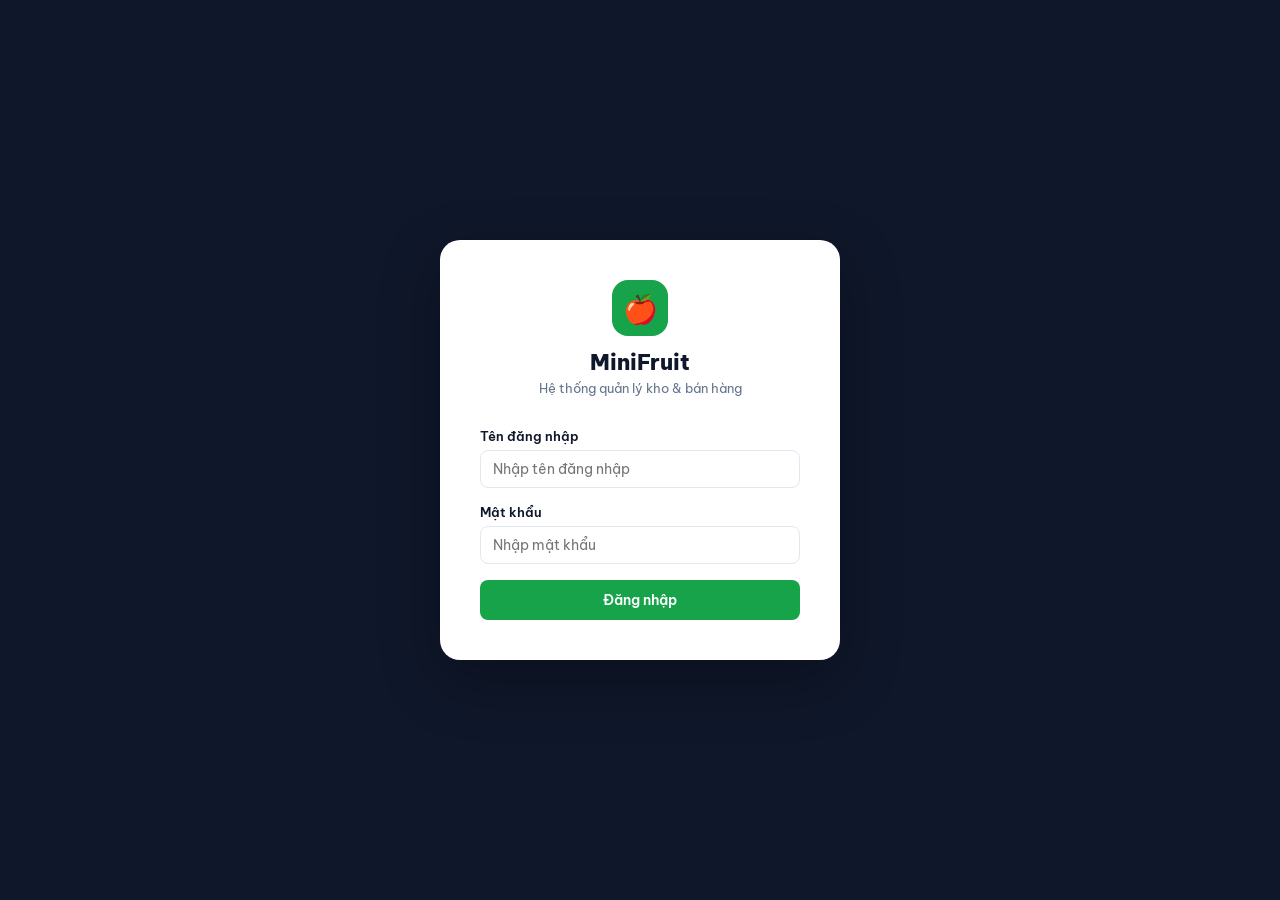
==== dashboard.html @ 083e9dae "Up dự án để lấy tên miền" ====
<!DOCTYPE html>
<html lang="vi">
<head>
    <meta charset="UTF-8">
    <meta name="viewport" content="width=device-width, initial-scale=1.0">
    <title>MiniFruit — Dashboard</title>
    <link rel="stylesheet" href="css/style.css">
</head>
<body>
<div class="app-layout">
    <aside class="sidebar">
        <div class="sidebar-logo">
            <div class="logo-icon">🍎</div>
            <span>MiniFruit</span>
        </div>
        <nav class="sidebar-nav" id="sidebar-nav"></nav>
        <div class="sidebar-footer">
            <div class="user-card">
                <div class="user-avatar" id="avatar">A</div>
                <div class="user-info">
                    <div class="user-name" id="display-name">Admin</div>
                    <div class="user-role" id="display-role">ADMIN</div>
                </div>
                <button class="btn-logout" onclick="logout()" title="Đăng xuất">⏻</button>
            </div>
        </div>
    </aside>

    <div class="main-content">
        <div class="topbar">
            <div class="topbar-title">Dashboard</div>
        </div>
        <div class="page-content">
            <div class="stats-grid">
                <div class="stat-card">
                    <div class="stat-icon green">🛒</div>
                    <div>
                        <div class="stat-value" id="stat-products">—</div>
                        <div class="stat-label">Sản phẩm</div>
                    </div>
                </div>
                <div class="stat-card">
                    <div class="stat-icon blue">🏪</div>
                    <div>
                        <div class="stat-value" id="stat-branches">—</div>
                        <div class="stat-label">Chi nhánh</div>
                    </div>
                </div>
                <div class="stat-card">
                    <div class="stat-icon amber">👥</div>
                    <div>
                        <div class="stat-value" id="stat-users">—</div>
                        <div class="stat-label">Người dùng</div>
                    </div>
                </div>
                <div class="stat-card">
                    <div class="stat-icon red">⚠️</div>
                    <div>
                        <div class="stat-value" id="stat-lowstock">—</div>
                        <div class="stat-label">Sắp hết hàng</div>
                    </div>
                </div>
            </div>

            <div class="card">
                <div class="card-header">
                    <div class="card-title">🧾 Hóa đơn gần đây</div>
                    <a href="pages/orders.html" class="btn btn-outline btn-sm">Xem tất cả</a>
                </div>
                <div class="table-wrap">
                    <table>
                        <thead>
                        <tr>
                            <th>#</th>
                            <th>Chi nhánh</th>
                            <th>Nhân viên</th>
                            <th>Tổng tiền</th>
                            <th>Thanh toán</th>
                            <th>Thời gian</th>
                        </tr>
                        </thead>
                        <tbody id="orders-table">
                        <tr><td colspan="6"><div class="empty-state"><div class="icon">⏳</div><p>Đang tải...</p></div></td></tr>
                        </tbody>
                    </table>
                </div>
            </div>
        </div>
    </div>
</div>

<script src="js/auth.js"></script>
<script src="js/api.js"></script>
<script>
    requireAuth();
    buildSidebar();
    initUser();

    async function loadDashboard() {
        const [products, branches, users] = await Promise.all([
            api.get('/products'),
            api.get('/branches'),
            api.get('/users'),
        ]);
        document.getElementById('stat-products').textContent = products?.length ?? 0;
        document.getElementById('stat-branches').textContent = branches?.length ?? 0;
        document.getElementById('stat-users').textContent = users?.length ?? 0;

        if (branches?.length > 0) {
            const lowStock = await api.get(`/inventory/low-stock/${branches[0].branchId}`);
            document.getElementById('stat-lowstock').textContent = lowStock?.length ?? 0;

            const orders = await api.get(`/orders/branch/${branches[0].branchId}`);
            const tbody = document.getElementById('orders-table');
            if (!orders?.length) {
                tbody.innerHTML = `<tr><td colspan="6"><div class="empty-state"><div class="icon">📭</div><p>Chưa có hóa đơn</p></div></td></tr>`;
                return;
            }
            tbody.innerHTML = orders.slice(0, 8).map(o => `
                <tr>
                    <td>#${o.orderId}</td>
                    <td>${o.branch?.branchName ?? '—'}</td>
                    <td>${o.user?.fullName ?? o.user?.username ?? '—'}</td>
                    <td><strong>${Number(o.totalAmount).toLocaleString('vi-VN')}đ</strong></td>
                    <td><span class="badge badge-info">${o.paymentMethod ?? 'CASH'}</span></td>
                    <td>${new Date(o.createdAt).toLocaleString('vi-VN')}</td>
                </tr>
            `).join('');
        }
    }

    loadDashboard();
</script>
</body>
</html>
---- css/style.css ----
@import url('https://fonts.googleapis.com/css2?family=Be+Vietnam+Pro:wght@300;400;500;600;700&display=swap');

:root {
    --primary: #16a34a;
    --primary-dark: #15803d;
    --primary-light: #dcfce7;
    --sidebar-bg: #0f172a;
    --sidebar-text: #94a3b8;
    --sidebar-active: #1e293b;
    --bg: #f8fafc;
    --card: #ffffff;
    --text: #0f172a;
    --text-muted: #64748b;
    --border: #e2e8f0;
    --danger: #ef4444;
    --warning: #f59e0b;
    --info: #3b82f6;
    --shadow: 0 1px 3px rgba(0,0,0,0.08), 0 1px 2px rgba(0,0,0,0.04);
    --shadow-md: 0 4px 6px rgba(0,0,0,0.07), 0 2px 4px rgba(0,0,0,0.05);
}

* { margin: 0; padding: 0; box-sizing: border-box; }

body {
    font-family: 'Be Vietnam Pro', sans-serif;
    background: var(--bg);
    color: var(--text);
    font-size: 14px;
}

/* ===== LAYOUT ===== */
.app-layout {
    display: flex;
    min-height: 100vh;
}

/* ===== SIDEBAR ===== */
.sidebar {
    width: 240px;
    background: var(--sidebar-bg);
    display: flex;
    flex-direction: column;
    position: fixed;
    height: 100vh;
    z-index: 100;
}

.sidebar-logo {
    padding: 24px 20px;
    border-bottom: 1px solid #1e293b;
    display: flex;
    align-items: center;
    gap: 10px;
}

.sidebar-logo .logo-icon {
    width: 36px;
    height: 36px;
    background: var(--primary);
    border-radius: 10px;
    display: flex;
    align-items: center;
    justify-content: center;
    font-size: 18px;
}

.sidebar-logo span {
    color: #fff;
    font-size: 16px;
    font-weight: 700;
    letter-spacing: -0.3px;
}

.sidebar-nav {
    flex: 1;
    padding: 16px 0;
    overflow-y: auto;
}

.nav-section {
    padding: 0 12px;
    margin-bottom: 8px;
}

.nav-label {
    color: #475569;
    font-size: 10px;
    font-weight: 600;
    text-transform: uppercase;
    letter-spacing: 1px;
    padding: 8px 8px 4px;
}

.nav-item {
    display: flex;
    align-items: center;
    gap: 10px;
    padding: 9px 12px;
    border-radius: 8px;
    color: var(--sidebar-text);
    text-decoration: none;
    font-size: 13.5px;
    font-weight: 500;
    transition: all 0.15s;
    margin-bottom: 2px;
    cursor: pointer;
}

.nav-item:hover {
    background: #1e293b;
    color: #fff;
}

.nav-item.active {
    background: var(--primary);
    color: #fff;
}

.nav-item .icon { font-size: 16px; width: 20px; text-align: center; }

.sidebar-footer {
    padding: 16px;
    border-top: 1px solid #1e293b;
}

.user-card {
    display: flex;
    align-items: center;
    gap: 10px;
    padding: 10px;
    border-radius: 8px;
    background: #1e293b;
}

.user-avatar {
    width: 32px;
    height: 32px;
    background: var(--primary);
    border-radius: 8px;
    display: flex;
    align-items: center;
    justify-content: center;
    color: #fff;
    font-weight: 700;
    font-size: 13px;
}

.user-info { flex: 1; }
.user-name { color: #fff; font-size: 13px; font-weight: 600; }
.user-role { color: #64748b; font-size: 11px; }

.btn-logout {
    background: none;
    border: none;
    color: #64748b;
    cursor: pointer;
    font-size: 16px;
    padding: 4px;
    border-radius: 4px;
    transition: color 0.15s;
}
.btn-logout:hover { color: var(--danger); }

/* ===== MAIN CONTENT ===== */
.main-content {
    margin-left: 240px;
    flex: 1;
    display: flex;
    flex-direction: column;
}

.topbar {
    background: var(--card);
    border-bottom: 1px solid var(--border);
    padding: 0 24px;
    height: 60px;
    display: flex;
    align-items: center;
    justify-content: space-between;
    position: sticky;
    top: 0;
    z-index: 50;
}

.topbar-title {
    font-size: 16px;
    font-weight: 700;
    color: var(--text);
}

.topbar-actions { display: flex; align-items: center; gap: 12px; }

.badge-notif {
    position: relative;
    background: none;
    border: none;
    font-size: 18px;
    cursor: pointer;
    padding: 6px;
    border-radius: 8px;
    transition: background 0.15s;
}
.badge-notif:hover { background: var(--bg); }
.badge-notif span {
    position: absolute;
    top: 2px; right: 2px;
    width: 8px; height: 8px;
    background: var(--danger);
    border-radius: 50%;
}

.page-content { padding: 24px; }

/* ===== CARDS ===== */
.card {
    background: var(--card);
    border-radius: 12px;
    border: 1px solid var(--border);
    box-shadow: var(--shadow);
}

.card-header {
    padding: 16px 20px;
    border-bottom: 1px solid var(--border);
    display: flex;
    align-items: center;
    justify-content: space-between;
}

.card-title {
    font-size: 15px;
    font-weight: 700;
    color: var(--text);
}

.card-body { padding: 20px; }

/* ===== STAT CARDS ===== */
.stats-grid {
    display: grid;
    grid-template-columns: repeat(4, 1fr);
    gap: 16px;
    margin-bottom: 24px;
}

.stat-card {
    background: var(--card);
    border-radius: 12px;
    padding: 20px;
    border: 1px solid var(--border);
    box-shadow: var(--shadow);
    display: flex;
    align-items: center;
    gap: 16px;
}

.stat-icon {
    width: 48px;
    height: 48px;
    border-radius: 12px;
    display: flex;
    align-items: center;
    justify-content: center;
    font-size: 22px;
}

.stat-icon.green { background: #dcfce7; }
.stat-icon.blue { background: #dbeafe; }
.stat-icon.amber { background: #fef3c7; }
.stat-icon.red { background: #fee2e2; }

.stat-value {
    font-size: 24px;
    font-weight: 700;
    color: var(--text);
    line-height: 1;
    margin-bottom: 4px;
}

.stat-label { color: var(--text-muted); font-size: 13px; }

/* ===== TABLE ===== */
.table-wrap { overflow-x: auto; }

table {
    width: 100%;
    border-collapse: collapse;
}

thead th {
    padding: 10px 16px;
    text-align: left;
    font-size: 12px;
    font-weight: 600;
    color: var(--text-muted);
    text-transform: uppercase;
    letter-spacing: 0.5px;
    background: var(--bg);
    border-bottom: 1px solid var(--border);
}

tbody td {
    padding: 12px 16px;
    border-bottom: 1px solid var(--border);
    font-size: 13.5px;
    color: var(--text);
}

tbody tr:hover { background: #f8fafc; }
tbody tr:last-child td { border-bottom: none; }

/* ===== BUTTONS ===== */
.btn {
    display: inline-flex;
    align-items: center;
    gap: 6px;
    padding: 8px 16px;
    border-radius: 8px;
    font-size: 13.5px;
    font-weight: 600;
    cursor: pointer;
    border: none;
    transition: all 0.15s;
    text-decoration: none;
    font-family: inherit;
}

.btn-primary { background: var(--primary); color: #fff; }
.btn-primary:hover { background: var(--primary-dark); }
.btn-danger { background: var(--danger); color: #fff; }
.btn-danger:hover { background: #dc2626; }
.btn-outline {
    background: transparent;
    border: 1px solid var(--border);
    color: var(--text);
}
.btn-outline:hover { background: var(--bg); }
.btn-sm { padding: 5px 10px; font-size: 12px; }

/* ===== BADGES ===== */
.badge {
    display: inline-flex;
    align-items: center;
    padding: 3px 8px;
    border-radius: 20px;
    font-size: 11px;
    font-weight: 600;
}
.badge-success { background: #dcfce7; color: #15803d; }
.badge-danger { background: #fee2e2; color: #dc2626; }
.badge-warning { background: #fef3c7; color: #b45309; }
.badge-info { background: #dbeafe; color: #1d4ed8; }

/* ===== FORM ===== */
.form-group { margin-bottom: 16px; }
.form-label {
    display: block;
    font-size: 13px;
    font-weight: 600;
    color: var(--text);
    margin-bottom: 6px;
}
.form-control {
    width: 100%;
    padding: 9px 12px;
    border: 1px solid var(--border);
    border-radius: 8px;
    font-size: 13.5px;
    font-family: inherit;
    color: var(--text);
    background: var(--card);
    transition: border-color 0.15s;
    outline: none;
}
.form-control:focus { border-color: var(--primary); }

.form-grid { display: grid; grid-template-columns: 1fr 1fr; gap: 16px; }

/* ===== MODAL ===== */
.modal-overlay {
    display: none;
    position: fixed;
    inset: 0;
    background: rgba(0,0,0,0.4);
    z-index: 200;
    align-items: center;
    justify-content: center;
}
.modal-overlay.open { display: flex; }
.modal {
    background: var(--card);
    border-radius: 16px;
    width: 480px;
    max-width: 95vw;
    box-shadow: 0 20px 60px rgba(0,0,0,0.15);
    animation: modalIn 0.2s ease;
}
@keyframes modalIn {
    from { transform: scale(0.95); opacity: 0; }
    to { transform: scale(1); opacity: 1; }
}
.modal-header {
    padding: 20px 24px 16px;
    border-bottom: 1px solid var(--border);
    display: flex;
    align-items: center;
    justify-content: space-between;
}
.modal-title { font-size: 16px; font-weight: 700; }
.modal-close {
    background: none; border: none; font-size: 20px;
    cursor: pointer; color: var(--text-muted); padding: 4px;
    border-radius: 6px; transition: background 0.15s;
}
.modal-close:hover { background: var(--bg); }
.modal-body { padding: 20px 24px; }
.modal-footer {
    padding: 16px 24px;
    border-top: 1px solid var(--border);
    display: flex;
    justify-content: flex-end;
    gap: 10px;
}

/* ===== LOGIN ===== */
.login-page {
    min-height: 100vh;
    background: var(--sidebar-bg);
    display: flex;
    align-items: center;
    justify-content: center;
}
.login-card {
    background: var(--card);
    border-radius: 20px;
    padding: 40px;
    width: 400px;
    box-shadow: 0 20px 60px rgba(0,0,0,0.3);
}
.login-logo {
    text-align: center;
    margin-bottom: 32px;
}
.login-logo .icon {
    width: 56px; height: 56px;
    background: var(--primary);
    border-radius: 16px;
    display: flex; align-items: center; justify-content: center;
    font-size: 28px; margin: 0 auto 12px;
}
.login-logo h1 { font-size: 22px; font-weight: 800; }
.login-logo p { color: var(--text-muted); font-size: 13px; margin-top: 4px; }

.alert {
    padding: 10px 14px;
    border-radius: 8px;
    font-size: 13px;
    margin-bottom: 16px;
    display: none;
}
.alert-danger { background: #fee2e2; color: #dc2626; border: 1px solid #fca5a5; }
.alert.show { display: block; }

/* ===== SEARCH ===== */
.search-bar {
    display: flex;
    align-items: center;
    gap: 8px;
    background: var(--bg);
    border: 1px solid var(--border);
    border-radius: 8px;
    padding: 0 12px;
}
.search-bar input {
    border: none; background: none; outline: none;
    padding: 8px 0; font-size: 13.5px; font-family: inherit;
    color: var(--text); width: 220px;
}

/* ===== EMPTY STATE ===== */
.empty-state {
    text-align: center;
    padding: 48px 24px;
    color: var(--text-muted);
}
.empty-state .icon { font-size: 40px; margin-bottom: 12px; }
.empty-state p { font-size: 14px; }

/* ===== LOADING ===== */
.spinner {
    width: 20px; height: 20px;
    border: 2px solid #fff;
    border-top-color: transparent;
    border-radius: 50%;
    animation: spin 0.6s linear infinite;
    display: inline-block;
}
@keyframes spin { to { transform: rotate(360deg); } }

/* ===== TOAST ===== */
.toast-container {
    position: fixed;
    bottom: 24px; right: 24px;
    z-index: 999;
    display: flex;
    flex-direction: column;
    gap: 8px;
}
.toast {
    background: var(--sidebar-bg);
    color: #fff;
    padding: 12px 16px;
    border-radius: 10px;
    font-size: 13.5px;
    display: flex;
    align-items: center;
    gap: 8px;
    box-shadow: var(--shadow-md);
    animation: toastIn 0.3s ease;
}
@keyframes toastIn {
    from { transform: translateX(100%); opacity: 0; }
    to { transform: translateX(0); opacity: 1; }
}
.toast.success { border-left: 3px solid var(--primary); }
.toast.error { border-left: 3px solid var(--danger); }
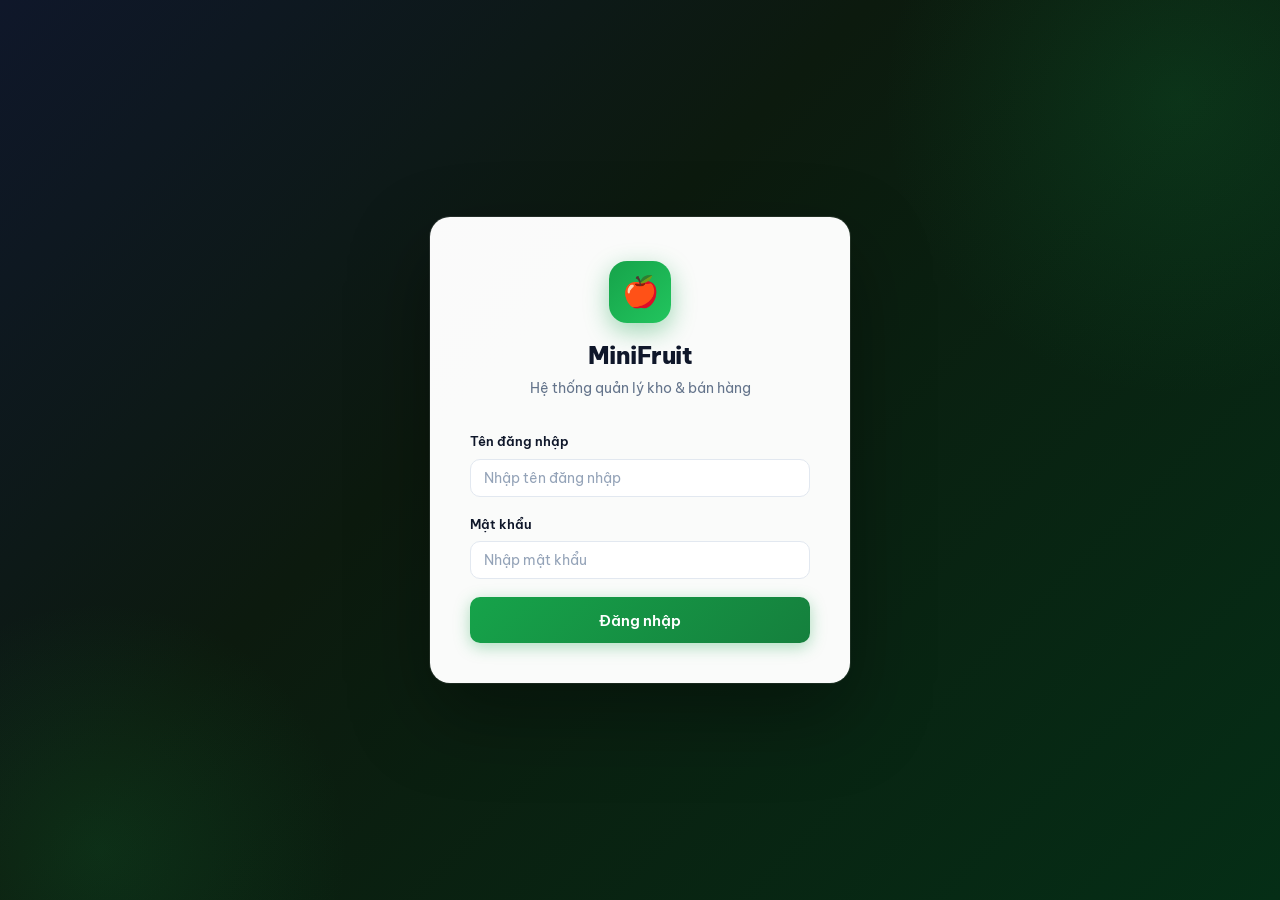
==== commit 445e01f4: "update" ====
--- a/dashboard.html
+++ b/dashboard.html
@@ -4,7 +4,7 @@
     <meta charset="UTF-8">
     <meta name="viewport" content="width=device-width, initial-scale=1.0">
     <title>MiniFruit — Dashboard</title>
-    <link rel="stylesheet" href="css/style.css">
+    <link rel="stylesheet" href="css/style.css?v=4">
 </head>
 <body>
 <div class="app-layout">
@@ -89,8 +89,8 @@
     </div>
 </div>
 
-<script src="js/auth.js"></script>
-<script src="js/api.js"></script>
+<script src="js/auth.js?v=3"></script>
+<script src="js/api.js?v=3"></script>
 <script>
     requireAuth();
     buildSidebar();
--- a/css/style.css
+++ b/css/style.css
@@ -1,526 +1,747 @@
-@import url('https://fonts.googleapis.com/css2?family=Be+Vietnam+Pro:wght@300;400;500;600;700&display=swap');
-
+@import url('https://fonts.googleapis.com/css2?family=Be+Vietnam+Pro:ital,wght@0,300;0,400;0,500;0,600;0,700;0,800;1,400&display=swap');
+
+/* ===== DESIGN TOKENS ===== */
 :root {
-    --primary: #16a34a;
-    --primary-dark: #15803d;
-    --primary-light: #dcfce7;
-    --sidebar-bg: #0f172a;
-    --sidebar-text: #94a3b8;
-    --sidebar-active: #1e293b;
-    --bg: #f8fafc;
-    --card: #ffffff;
-    --text: #0f172a;
-    --text-muted: #64748b;
-    --border: #e2e8f0;
-    --danger: #ef4444;
-    --warning: #f59e0b;
-    --info: #3b82f6;
-    --shadow: 0 1px 3px rgba(0,0,0,0.08), 0 1px 2px rgba(0,0,0,0.04);
-    --shadow-md: 0 4px 6px rgba(0,0,0,0.07), 0 2px 4px rgba(0,0,0,0.05);
-}
-
-* { margin: 0; padding: 0; box-sizing: border-box; }
+    --primary:        #16a34a;
+    --primary-dark:   #15803d;
+    --primary-light:  #f0fdf4;
+    --primary-glow:   rgba(22,163,74,0.25);
+
+    --sidebar-bg:     #0f172a;
+    --sidebar-border: rgba(255,255,255,0.06);
+    --sidebar-hover:  rgba(255,255,255,0.07);
+    --sidebar-active: rgba(22,163,74,0.18);
+    --sidebar-text:   #94a3b8;
+
+    --bg:             #f1f5f9;
+    --card:           #ffffff;
+    --text:           #0f172a;
+    --text-muted:     #64748b;
+    --text-light:     #94a3b8;
+    --border:         #e2e8f0;
+    --border-light:   #f1f5f9;
+
+    --danger:         #ef4444;
+    --danger-light:   #fef2f2;
+    --warning:        #f59e0b;
+    --warning-light:  #fffbeb;
+    --info:           #3b82f6;
+    --info-light:     #eff6ff;
+    --success-light:  #f0fdf4;
+
+    --shadow-xs:  0 1px 2px rgba(15,23,42,0.06);
+    --shadow-sm:  0 2px 8px rgba(15,23,42,0.08), 0 1px 3px rgba(15,23,42,0.06);
+    --shadow-md:  0 8px 24px rgba(15,23,42,0.10), 0 2px 8px rgba(15,23,42,0.06);
+    --shadow-lg:  0 20px 48px rgba(15,23,42,0.14), 0 4px 12px rgba(15,23,42,0.08);
+    --shadow-glow: 0 0 0 3px var(--primary-glow);
+
+    --radius-sm:  6px;
+    --radius-md:  10px;
+    --radius-lg:  14px;
+    --radius-xl:  20px;
+
+    --transition: all 0.18s cubic-bezier(0.4,0,0.2,1);
+}
+
+/* ===== RESET ===== */
+*, *::before, *::after { margin:0; padding:0; box-sizing:border-box; }
+
+html { scroll-behavior: smooth; }
 
 body {
-    font-family: 'Be Vietnam Pro', sans-serif;
+    font-family: 'Be Vietnam Pro', system-ui, sans-serif;
     background: var(--bg);
     color: var(--text);
     font-size: 14px;
+    line-height: 1.5;
+    -webkit-font-smoothing: antialiased;
 }
 
 /* ===== LAYOUT ===== */
-.app-layout {
-    display: flex;
-    min-height: 100vh;
-}
+.app-layout { display:flex; min-height:100vh; }
 
 /* ===== SIDEBAR ===== */
 .sidebar {
-    width: 240px;
+    width: 248px;
     background: var(--sidebar-bg);
+    background-image: linear-gradient(180deg, #0f172a 0%, #0c1220 100%);
     display: flex;
     flex-direction: column;
     position: fixed;
     height: 100vh;
     z-index: 100;
-}
-
+    border-right: 1px solid var(--sidebar-border);
+}
+
+/* Logo */
 .sidebar-logo {
-    padding: 24px 20px;
-    border-bottom: 1px solid #1e293b;
+    padding: 22px 18px;
+    border-bottom: 1px solid var(--sidebar-border);
     display: flex;
     align-items: center;
-    gap: 10px;
+    gap: 12px;
 }
 
 .sidebar-logo .logo-icon {
-    width: 36px;
-    height: 36px;
-    background: var(--primary);
-    border-radius: 10px;
-    display: flex;
-    align-items: center;
-    justify-content: center;
-    font-size: 18px;
+    width: 38px; height: 38px;
+    background: linear-gradient(135deg, #16a34a, #22c55e);
+    border-radius: 11px;
+    display: flex; align-items: center; justify-content: center;
+    font-size: 19px;
+    box-shadow: 0 4px 12px rgba(22,163,74,0.4);
+    flex-shrink: 0;
 }
 
 .sidebar-logo span {
-    color: #fff;
+    color: #f8fafc;
     font-size: 16px;
-    font-weight: 700;
-    letter-spacing: -0.3px;
-}
-
+    font-weight: 800;
+    letter-spacing: -0.4px;
+}
+
+/* Nav */
 .sidebar-nav {
     flex: 1;
-    padding: 16px 0;
+    padding: 14px 10px;
     overflow-y: auto;
-}
-
-.nav-section {
-    padding: 0 12px;
-    margin-bottom: 8px;
-}
-
-.nav-label {
-    color: #475569;
-    font-size: 10px;
-    font-weight: 600;
-    text-transform: uppercase;
-    letter-spacing: 1px;
-    padding: 8px 8px 4px;
-}
+    scrollbar-width: none;
+}
+.sidebar-nav::-webkit-scrollbar { display: none; }
 
 .nav-item {
     display: flex;
     align-items: center;
     gap: 10px;
     padding: 9px 12px;
-    border-radius: 8px;
+    border-radius: var(--radius-md);
     color: var(--sidebar-text);
     text-decoration: none;
     font-size: 13.5px;
     font-weight: 500;
-    transition: all 0.15s;
-    margin-bottom: 2px;
+    transition: var(--transition);
+    margin-bottom: 3px;
     cursor: pointer;
+    position: relative;
 }
 
 .nav-item:hover {
-    background: #1e293b;
-    color: #fff;
+    background: var(--sidebar-hover);
+    color: #e2e8f0;
 }
 
 .nav-item.active {
-    background: var(--primary);
-    color: #fff;
-}
-
-.nav-item .icon { font-size: 16px; width: 20px; text-align: center; }
-
+    background: var(--sidebar-active);
+    color: #4ade80;
+    font-weight: 600;
+}
+
+.nav-item.active::before {
+    content: '';
+    position: absolute;
+    left: 0; top: 20%; height: 60%;
+    width: 3px;
+    background: #22c55e;
+    border-radius: 0 3px 3px 0;
+}
+
+.nav-item .icon {
+    font-size: 16px;
+    width: 22px;
+    text-align: center;
+    opacity: 0.9;
+}
+
+/* Sidebar footer */
 .sidebar-footer {
-    padding: 16px;
-    border-top: 1px solid #1e293b;
+    padding: 14px;
+    border-top: 1px solid var(--sidebar-border);
 }
 
 .user-card {
     display: flex;
     align-items: center;
     gap: 10px;
-    padding: 10px;
-    border-radius: 8px;
-    background: #1e293b;
-}
+    padding: 10px 12px;
+    border-radius: var(--radius-md);
+    background: rgba(255,255,255,0.05);
+    border: 1px solid var(--sidebar-border);
+    transition: var(--transition);
+}
+.user-card:hover { background: rgba(255,255,255,0.08); }
 
 .user-avatar {
-    width: 32px;
-    height: 32px;
-    background: var(--primary);
-    border-radius: 8px;
-    display: flex;
-    align-items: center;
-    justify-content: center;
+    width: 34px; height: 34px;
+    background: linear-gradient(135deg, #16a34a, #22c55e);
+    border-radius: 9px;
+    display: flex; align-items: center; justify-content: center;
     color: #fff;
     font-weight: 700;
     font-size: 13px;
-}
-
-.user-info { flex: 1; }
-.user-name { color: #fff; font-size: 13px; font-weight: 600; }
-.user-role { color: #64748b; font-size: 11px; }
+    flex-shrink: 0;
+    box-shadow: 0 2px 8px rgba(22,163,74,0.35);
+}
+
+.user-info { flex:1; min-width:0; }
+.user-name { color:#f1f5f9; font-size:13px; font-weight:600; white-space:nowrap; overflow:hidden; text-overflow:ellipsis; }
+.user-role { color:#475569; font-size:11px; font-weight:500; margin-top:1px; }
 
 .btn-logout {
-    background: none;
-    border: none;
-    color: #64748b;
-    cursor: pointer;
-    font-size: 16px;
-    padding: 4px;
-    border-radius: 4px;
-    transition: color 0.15s;
-}
-.btn-logout:hover { color: var(--danger); }
+    background: none; border: none;
+    color: #475569; cursor: pointer;
+    font-size: 15px; padding: 5px;
+    border-radius: var(--radius-sm);
+    transition: var(--transition);
+    line-height: 1;
+}
+.btn-logout:hover { color: var(--danger); background: rgba(239,68,68,0.12); }
 
 /* ===== MAIN CONTENT ===== */
-.main-content {
-    margin-left: 240px;
-    flex: 1;
-    display: flex;
-    flex-direction: column;
-}
-
+.main-content { margin-left: 248px; flex:1; display:flex; flex-direction:column; min-height:100vh; }
+
+/* Topbar */
 .topbar {
     background: var(--card);
     border-bottom: 1px solid var(--border);
-    padding: 0 24px;
-    height: 60px;
-    display: flex;
-    align-items: center;
-    justify-content: space-between;
-    position: sticky;
-    top: 0;
-    z-index: 50;
+    padding: 0 28px;
+    height: 62px;
+    display: flex; align-items: center; justify-content: space-between;
+    position: sticky; top:0; z-index:50;
+    box-shadow: var(--shadow-xs);
 }
 
 .topbar-title {
-    font-size: 16px;
+    font-size: 17px;
     font-weight: 700;
     color: var(--text);
-}
-
-.topbar-actions { display: flex; align-items: center; gap: 12px; }
-
-.badge-notif {
-    position: relative;
-    background: none;
-    border: none;
-    font-size: 18px;
-    cursor: pointer;
-    padding: 6px;
-    border-radius: 8px;
-    transition: background 0.15s;
-}
-.badge-notif:hover { background: var(--bg); }
-.badge-notif span {
-    position: absolute;
-    top: 2px; right: 2px;
-    width: 8px; height: 8px;
-    background: var(--danger);
-    border-radius: 50%;
-}
-
-.page-content { padding: 24px; }
+    letter-spacing: -0.3px;
+}
+
+.topbar-actions { display:flex; align-items:center; gap:10px; }
+
+/* Page content */
+.page-content { padding: 28px; }
 
 /* ===== CARDS ===== */
 .card {
     background: var(--card);
-    border-radius: 12px;
+    border-radius: var(--radius-lg);
     border: 1px solid var(--border);
-    box-shadow: var(--shadow);
+    box-shadow: var(--shadow-sm);
+    transition: var(--transition);
+    overflow: hidden;
 }
 
 .card-header {
-    padding: 16px 20px;
-    border-bottom: 1px solid var(--border);
-    display: flex;
-    align-items: center;
-    justify-content: space-between;
+    padding: 18px 22px;
+    border-bottom: 1px solid var(--border-light);
+    display: flex; align-items: center; justify-content: space-between;
+    background: #fafbfc;
 }
 
 .card-title {
-    font-size: 15px;
+    font-size: 14.5px;
     font-weight: 700;
     color: var(--text);
-}
-
-.card-body { padding: 20px; }
+    letter-spacing: -0.2px;
+}
+
+.card-body { padding: 22px; }
 
 /* ===== STAT CARDS ===== */
 .stats-grid {
     display: grid;
     grid-template-columns: repeat(4, 1fr);
-    gap: 16px;
-    margin-bottom: 24px;
+    gap: 18px;
+    margin-bottom: 26px;
 }
 
 .stat-card {
     background: var(--card);
-    border-radius: 12px;
-    padding: 20px;
+    border-radius: var(--radius-lg);
+    padding: 22px 20px;
     border: 1px solid var(--border);
-    box-shadow: var(--shadow);
-    display: flex;
-    align-items: center;
-    gap: 16px;
-}
+    box-shadow: var(--shadow-sm);
+    display: flex; align-items: center; gap: 16px;
+    transition: var(--transition);
+    position: relative;
+    overflow: hidden;
+}
+
+.stat-card::after {
+    content: '';
+    position: absolute;
+    inset: 0 0 0 auto;
+    width: 4px;
+    border-radius: 0 var(--radius-lg) var(--radius-lg) 0;
+}
+
+.stat-card:hover { transform: translateY(-2px); box-shadow: var(--shadow-md); }
 
 .stat-icon {
-    width: 48px;
-    height: 48px;
-    border-radius: 12px;
-    display: flex;
-    align-items: center;
-    justify-content: center;
+    width: 50px; height: 50px;
+    border-radius: var(--radius-lg);
+    display: flex; align-items: center; justify-content: center;
     font-size: 22px;
-}
-
-.stat-icon.green { background: #dcfce7; }
-.stat-icon.blue { background: #dbeafe; }
-.stat-icon.amber { background: #fef3c7; }
-.stat-icon.red { background: #fee2e2; }
+    flex-shrink: 0;
+}
+
+.stat-icon.green { background: linear-gradient(135deg, #dcfce7, #bbf7d0); }
+.stat-icon.blue  { background: linear-gradient(135deg, #dbeafe, #bfdbfe); }
+.stat-icon.amber { background: linear-gradient(135deg, #fef3c7, #fde68a); }
+.stat-icon.red   { background: linear-gradient(135deg, #fee2e2, #fecaca); }
 
 .stat-value {
-    font-size: 24px;
-    font-weight: 700;
+    font-size: 26px;
+    font-weight: 800;
     color: var(--text);
     line-height: 1;
-    margin-bottom: 4px;
-}
-
-.stat-label { color: var(--text-muted); font-size: 13px; }
+    margin-bottom: 5px;
+    letter-spacing: -0.5px;
+}
+
+.stat-label { color: var(--text-muted); font-size: 12.5px; font-weight: 500; }
 
 /* ===== TABLE ===== */
 .table-wrap { overflow-x: auto; }
 
-table {
-    width: 100%;
-    border-collapse: collapse;
-}
+table { width:100%; border-collapse:collapse; }
 
 thead th {
-    padding: 10px 16px;
+    padding: 11px 18px;
     text-align: left;
-    font-size: 12px;
-    font-weight: 600;
+    font-size: 11.5px;
+    font-weight: 700;
     color: var(--text-muted);
     text-transform: uppercase;
-    letter-spacing: 0.5px;
-    background: var(--bg);
-    border-bottom: 1px solid var(--border);
+    letter-spacing: 0.6px;
+    background: #f8fafc;
+    border-bottom: 2px solid var(--border);
+    white-space: nowrap;
 }
 
 tbody td {
-    padding: 12px 16px;
-    border-bottom: 1px solid var(--border);
+    padding: 13px 18px;
+    border-bottom: 1px solid #f1f5f9;
     font-size: 13.5px;
     color: var(--text);
-}
-
-tbody tr:hover { background: #f8fafc; }
+    vertical-align: middle;
+}
+
+tbody tr { transition: background 0.1s; }
+tbody tr:hover { background: #fafbff; }
 tbody tr:last-child td { border-bottom: none; }
 
 /* ===== BUTTONS ===== */
 .btn {
     display: inline-flex;
-    align-items: center;
-    gap: 6px;
+    align-items: center; gap: 7px;
     padding: 8px 16px;
-    border-radius: 8px;
+    border-radius: var(--radius-md);
     font-size: 13.5px;
     font-weight: 600;
     cursor: pointer;
     border: none;
-    transition: all 0.15s;
+    transition: var(--transition);
     text-decoration: none;
     font-family: inherit;
-}
-
-.btn-primary { background: var(--primary); color: #fff; }
-.btn-primary:hover { background: var(--primary-dark); }
-.btn-danger { background: var(--danger); color: #fff; }
-.btn-danger:hover { background: #dc2626; }
+    letter-spacing: -0.1px;
+    white-space: nowrap;
+}
+
+.btn-primary {
+    background: linear-gradient(135deg, #16a34a, #15803d);
+    color: #fff;
+    box-shadow: 0 2px 8px rgba(22,163,74,0.30);
+}
+.btn-primary:hover {
+    background: linear-gradient(135deg, #15803d, #166534);
+    box-shadow: 0 4px 14px rgba(22,163,74,0.40);
+    transform: translateY(-1px);
+}
+.btn-primary:active { transform: translateY(0); }
+
+.btn-danger {
+    background: linear-gradient(135deg, #ef4444, #dc2626);
+    color: #fff;
+    box-shadow: 0 2px 8px rgba(239,68,68,0.25);
+}
+.btn-danger:hover {
+    background: linear-gradient(135deg, #dc2626, #b91c1c);
+    box-shadow: 0 4px 14px rgba(239,68,68,0.35);
+    transform: translateY(-1px);
+}
+
 .btn-outline {
-    background: transparent;
-    border: 1px solid var(--border);
-    color: var(--text);
-}
-.btn-outline:hover { background: var(--bg); }
-.btn-sm { padding: 5px 10px; font-size: 12px; }
+    background: var(--card);
+    border: 1.5px solid var(--border);
+    color: var(--text-muted);
+    box-shadow: var(--shadow-xs);
+}
+.btn-outline:hover { border-color: #cbd5e1; color: var(--text); background: var(--bg); }
+
+.btn-sm { padding: 5px 11px; font-size: 12px; border-radius: var(--radius-sm); }
+.btn-ghost { background:none; border:none; color:var(--text-muted); padding:5px 8px; }
+.btn-ghost:hover { background:var(--bg); color:var(--text); }
 
 /* ===== BADGES ===== */
 .badge {
-    display: inline-flex;
-    align-items: center;
-    padding: 3px 8px;
+    display: inline-flex; align-items: center;
+    padding: 3px 9px;
     border-radius: 20px;
-    font-size: 11px;
+    font-size: 11.5px;
     font-weight: 600;
+    letter-spacing: 0.1px;
 }
 .badge-success { background: #dcfce7; color: #15803d; }
-.badge-danger { background: #fee2e2; color: #dc2626; }
+.badge-danger  { background: #fee2e2; color: #dc2626; }
 .badge-warning { background: #fef3c7; color: #b45309; }
-.badge-info { background: #dbeafe; color: #1d4ed8; }
+.badge-info    { background: #dbeafe; color: #1d4ed8; }
+.badge-gray    { background: #f1f5f9; color: #475569; }
 
 /* ===== FORM ===== */
-.form-group { margin-bottom: 16px; }
+.form-group { margin-bottom: 18px; }
+
 .form-label {
     display: block;
     font-size: 13px;
     font-weight: 600;
     color: var(--text);
-    margin-bottom: 6px;
-}
+    margin-bottom: 7px;
+}
+
 .form-control {
     width: 100%;
-    padding: 9px 12px;
-    border: 1px solid var(--border);
-    border-radius: 8px;
+    padding: 9px 13px;
+    border: 1.5px solid var(--border);
+    border-radius: var(--radius-md);
     font-size: 13.5px;
     font-family: inherit;
     color: var(--text);
     background: var(--card);
-    transition: border-color 0.15s;
+    transition: var(--transition);
     outline: none;
 }
-.form-control:focus { border-color: var(--primary); }
-
-.form-grid { display: grid; grid-template-columns: 1fr 1fr; gap: 16px; }
+.form-control:hover  { border-color: #cbd5e1; }
+.form-control:focus  { border-color: var(--primary); box-shadow: var(--shadow-glow); }
+.form-control::placeholder { color: #94a3b8; }
+
+select.form-control { cursor: pointer; }
+
+.form-grid { display:grid; grid-template-columns:1fr 1fr; gap:16px; }
 
 /* ===== MODAL ===== */
 .modal-overlay {
     display: none;
-    position: fixed;
-    inset: 0;
-    background: rgba(0,0,0,0.4);
+    position: fixed; inset:0;
+    background: rgba(15,23,42,0.5);
+    backdrop-filter: blur(4px);
     z-index: 200;
-    align-items: center;
-    justify-content: center;
-}
-.modal-overlay.open { display: flex; }
+    align-items: center; justify-content: center;
+    padding: 20px;
+}
+.modal-overlay.open { display:flex; }
+
 .modal {
     background: var(--card);
-    border-radius: 16px;
-    width: 480px;
-    max-width: 95vw;
-    box-shadow: 0 20px 60px rgba(0,0,0,0.15);
-    animation: modalIn 0.2s ease;
+    border-radius: var(--radius-xl);
+    width: 500px;
+    max-width: 100%;
+    max-height: 90vh;
+    overflow-y: auto;
+    box-shadow: var(--shadow-lg);
+    border: 1px solid rgba(255,255,255,0.8);
+    animation: modalIn 0.22s cubic-bezier(0.34,1.3,0.64,1);
 }
 @keyframes modalIn {
-    from { transform: scale(0.95); opacity: 0; }
-    to { transform: scale(1); opacity: 1; }
-}
+    from { transform: scale(0.93) translateY(8px); opacity:0; }
+    to   { transform: scale(1)    translateY(0);   opacity:1; }
+}
+
 .modal-header {
-    padding: 20px 24px 16px;
-    border-bottom: 1px solid var(--border);
-    display: flex;
-    align-items: center;
-    justify-content: space-between;
-}
-.modal-title { font-size: 16px; font-weight: 700; }
+    padding: 22px 24px 18px;
+    border-bottom: 1px solid var(--border-light);
+    display: flex; align-items: center; justify-content: space-between;
+    background: linear-gradient(180deg, #fafbfc 0%, #fff 100%);
+    position: sticky; top:0; z-index:1;
+    border-radius: var(--radius-xl) var(--radius-xl) 0 0;
+}
+
+.modal-title { font-size: 16px; font-weight: 700; letter-spacing:-0.3px; }
+
 .modal-close {
-    background: none; border: none; font-size: 20px;
-    cursor: pointer; color: var(--text-muted); padding: 4px;
-    border-radius: 6px; transition: background 0.15s;
-}
-.modal-close:hover { background: var(--bg); }
-.modal-body { padding: 20px 24px; }
+    width: 32px; height:32px;
+    background: var(--bg); border: none;
+    border-radius: var(--radius-sm);
+    cursor: pointer; color: var(--text-muted);
+    font-size: 18px; display:flex; align-items:center; justify-content:center;
+    transition: var(--transition);
+}
+.modal-close:hover { background: #fee2e2; color: var(--danger); }
+
+.modal-body { padding: 22px 24px; }
 .modal-footer {
     padding: 16px 24px;
-    border-top: 1px solid var(--border);
-    display: flex;
-    justify-content: flex-end;
-    gap: 10px;
-}
-
-/* ===== LOGIN ===== */
+    border-top: 1px solid var(--border-light);
+    display: flex; justify-content: flex-end; gap: 10px;
+    background: #fafbfc;
+    border-radius: 0 0 var(--radius-xl) var(--radius-xl);
+}
+
+/* ===== LOGIN PAGE ===== */
 .login-page {
     min-height: 100vh;
-    background: var(--sidebar-bg);
-    display: flex;
-    align-items: center;
-    justify-content: center;
-}
+    background: linear-gradient(135deg, #0f172a 0%, #0c1a0e 40%, #052e16 100%);
+    display: flex; align-items: center; justify-content: center;
+    position: relative; overflow: hidden;
+}
+
+/* Decorative circles */
+.login-page::before, .login-page::after {
+    content: '';
+    position: absolute;
+    border-radius: 50%;
+    background: radial-gradient(circle, rgba(22,163,74,0.15), transparent 70%);
+}
+.login-page::before { width:600px; height:600px; top:-200px; right:-200px; }
+.login-page::after  { width:500px; height:500px; bottom:-200px; left:-150px; }
+
 .login-card {
-    background: var(--card);
-    border-radius: 20px;
-    padding: 40px;
-    width: 400px;
-    box-shadow: 0 20px 60px rgba(0,0,0,0.3);
-}
-.login-logo {
-    text-align: center;
-    margin-bottom: 32px;
-}
+    background: rgba(255,255,255,0.98);
+    border-radius: var(--radius-xl);
+    padding: 44px 40px 40px;
+    width: 420px;
+    max-width: calc(100vw - 32px);
+    box-shadow: 0 32px 80px rgba(0,0,0,0.35), 0 0 0 1px rgba(255,255,255,0.1);
+    position: relative;
+    z-index: 1;
+    animation: cardFloat 0.5s cubic-bezier(0.34,1.2,0.64,1) both;
+}
+@keyframes cardFloat {
+    from { transform: translateY(28px); opacity:0; }
+    to   { transform: translateY(0);    opacity:1; }
+}
+
+.login-logo { text-align: center; margin-bottom: 34px; }
+
 .login-logo .icon {
-    width: 56px; height: 56px;
-    background: var(--primary);
-    border-radius: 16px;
+    width: 62px; height: 62px;
+    background: linear-gradient(135deg, #16a34a, #22c55e);
+    border-radius: 18px;
     display: flex; align-items: center; justify-content: center;
-    font-size: 28px; margin: 0 auto 12px;
-}
-.login-logo h1 { font-size: 22px; font-weight: 800; }
-.login-logo p { color: var(--text-muted); font-size: 13px; margin-top: 4px; }
-
+    font-size: 30px;
+    margin: 0 auto 14px;
+    box-shadow: 0 8px 24px rgba(22,163,74,0.40);
+}
+
+.login-logo h1 {
+    font-size: 24px; font-weight: 800;
+    color: var(--text); letter-spacing: -0.5px;
+}
+
+.login-logo p { color: var(--text-muted); font-size: 13.5px; margin-top: 5px; }
+
+/* Login button special */
+.login-card .btn-primary {
+    height: 46px; font-size: 14.5px;
+    background: linear-gradient(135deg, #16a34a, #15803d);
+    box-shadow: 0 4px 16px rgba(22,163,74,0.35);
+    letter-spacing: 0.1px;
+}
+.login-card .btn-primary:hover {
+    box-shadow: 0 6px 22px rgba(22,163,74,0.50);
+    transform: translateY(-1px);
+}
+
+/* ===== ALERT ===== */
 .alert {
-    padding: 10px 14px;
-    border-radius: 8px;
+    padding: 11px 14px;
+    border-radius: var(--radius-md);
     font-size: 13px;
-    margin-bottom: 16px;
+    font-weight: 500;
+    margin-bottom: 18px;
     display: none;
-}
-.alert-danger { background: #fee2e2; color: #dc2626; border: 1px solid #fca5a5; }
-.alert.show { display: block; }
-
-/* ===== SEARCH ===== */
+    border: 1.5px solid transparent;
+}
+.alert-danger {
+    background: var(--danger-light);
+    color: #b91c1c;
+    border-color: #fca5a5;
+}
+.alert.show { display:flex; align-items:center; gap:8px; }
+.alert.show::before { content:'⚠️'; font-size:15px; }
+
+/* ===== SEARCH BAR ===== */
 .search-bar {
-    display: flex;
-    align-items: center;
-    gap: 8px;
+    display: flex; align-items: center; gap: 8px;
     background: var(--bg);
-    border: 1px solid var(--border);
-    border-radius: 8px;
-    padding: 0 12px;
-}
+    border: 1.5px solid var(--border);
+    border-radius: var(--radius-md);
+    padding: 0 13px;
+    transition: var(--transition);
+}
+.search-bar:focus-within {
+    border-color: var(--primary);
+    background: #fff;
+    box-shadow: var(--shadow-glow);
+}
+.search-bar span { color: var(--text-light); font-size: 15px; }
 .search-bar input {
-    border: none; background: none; outline: none;
-    padding: 8px 0; font-size: 13.5px; font-family: inherit;
-    color: var(--text); width: 220px;
-}
+    border:none; background:none; outline:none;
+    padding: 8px 0; font-size: 13.5px;
+    font-family: inherit; color: var(--text);
+    width: 220px;
+}
+.search-bar input::placeholder { color: #94a3b8; }
 
 /* ===== EMPTY STATE ===== */
 .empty-state {
     text-align: center;
-    padding: 48px 24px;
+    padding: 52px 24px;
     color: var(--text-muted);
 }
-.empty-state .icon { font-size: 40px; margin-bottom: 12px; }
-.empty-state p { font-size: 14px; }
-
-/* ===== LOADING ===== */
+.empty-state .icon { font-size: 42px; margin-bottom: 14px; opacity:0.6; }
+.empty-state p { font-size: 14px; line-height:1.6; }
+
+/* ===== SPINNER ===== */
 .spinner {
-    width: 20px; height: 20px;
-    border: 2px solid #fff;
-    border-top-color: transparent;
+    width: 16px; height: 16px;
+    border: 2px solid rgba(255,255,255,0.4);
+    border-top-color: #fff;
     border-radius: 50%;
-    animation: spin 0.6s linear infinite;
+    animation: spin 0.65s linear infinite;
     display: inline-block;
+    vertical-align: middle;
 }
 @keyframes spin { to { transform: rotate(360deg); } }
 
 /* ===== TOAST ===== */
 .toast-container {
-    position: fixed;
-    bottom: 24px; right: 24px;
-    z-index: 999;
+    position: fixed; bottom:24px; right:24px;
+    z-index: 999; display:flex; flex-direction:column; gap:10px;
+}
+
+.toast {
+    background: #1e293b;
+    color: #f1f5f9;
+    padding: 13px 18px;
+    border-radius: var(--radius-md);
+    font-size: 13.5px; font-weight:500;
+    display: flex; align-items: center; gap: 10px;
+    box-shadow: var(--shadow-md);
+    animation: toastIn 0.28s cubic-bezier(0.34,1.2,0.64,1);
+    min-width: 240px;
+    border: 1px solid rgba(255,255,255,0.08);
+}
+@keyframes toastIn {
+    from { transform: translateX(110%); opacity:0; }
+    to   { transform: translateX(0);    opacity:1; }
+}
+.toast.success { border-left: 4px solid #22c55e; }
+.toast.error   { border-left: 4px solid var(--danger); }
+.toast.warning { border-left: 4px solid var(--warning); }
+
+/* ===== SCROLLBAR ===== */
+::-webkit-scrollbar { width: 5px; height: 5px; }
+::-webkit-scrollbar-track { background: transparent; }
+::-webkit-scrollbar-thumb { background: #cbd5e1; border-radius: 10px; }
+::-webkit-scrollbar-thumb:hover { background: #94a3b8; }
+
+/* ===== MISC UTILITIES ===== */
+.text-muted  { color: var(--text-muted); }
+.text-small  { font-size: 12px; }
+.fw-bold     { font-weight: 700; }
+.text-success { color: var(--primary); }
+.text-danger  { color: var(--danger); }
+
+/* Popup menu (action buttons in table) */
+.popup-menu {
+    position: relative;
+    display: inline-block;
+}
+.popup-menu-content {
+    display: none;
+    position: absolute;
+    right: 0; top: calc(100% + 6px);
+    background: var(--card);
+    border: 1.5px solid var(--border);
+    border-radius: var(--radius-md);
+    box-shadow: var(--shadow-md);
+    min-width: 140px;
+    z-index: 100;
+    overflow: hidden;
+    animation: dropIn 0.15s ease;
+}
+@keyframes dropIn {
+    from { opacity:0; transform:translateY(-6px); }
+    to   { opacity:1; transform:translateY(0); }
+}
+.popup-menu-content.open { display: block; }
+.popup-menu-content a,
+.popup-menu-content button {
+    display: flex; align-items: center; gap: 9px;
+    padding: 9px 14px;
+    font-size: 13px; font-weight:500;
+    color: var(--text); text-decoration: none;
+    background: none; border: none;
+    cursor: pointer; width: 100%;
+    font-family: inherit; transition: background 0.12s;
+}
+.popup-menu-content a:hover,
+.popup-menu-content button:hover { background: var(--bg); }
+.popup-menu-content .danger { color: var(--danger); }
+.popup-menu-content .danger:hover { background: var(--danger-light); }
+
+/* Row action btn */
+.btn-action {
+    width: 30px; height:30px;
+    border-radius: var(--radius-sm);
+    border: 1.5px solid var(--border);
+    background: var(--card); color: var(--text-muted);
+    cursor: pointer; font-size: 14px;
+    display: inline-flex; align-items: center; justify-content: center;
+    transition: var(--transition);
+}
+.btn-action:hover { border-color: #94a3b8; color: var(--text); background: var(--bg); }
+.btn-action.danger:hover { border-color: #fca5a5; color: var(--danger); background: var(--danger-light); }
+
+/* ===== TABS ===== */
+.tabs {
     display: flex;
-    flex-direction: column;
-    gap: 8px;
-}
-.toast {
-    background: var(--sidebar-bg);
-    color: #fff;
-    padding: 12px 16px;
-    border-radius: 10px;
-    font-size: 13.5px;
-    display: flex;
-    align-items: center;
-    gap: 8px;
-    box-shadow: var(--shadow-md);
-    animation: toastIn 0.3s ease;
-}
-@keyframes toastIn {
-    from { transform: translateX(100%); opacity: 0; }
-    to { transform: translateX(0); opacity: 1; }
-}
-.toast.success { border-left: 3px solid var(--primary); }
-.toast.error { border-left: 3px solid var(--danger); }+    gap: 4px;
+    border-bottom: 2px solid var(--border);
+    margin-bottom: 20px;
+}
+.tab-btn {
+    padding: 9px 18px;
+    font-size: 13.5px; font-weight:600;
+    color: var(--text-muted);
+    border: none; background: none;
+    cursor: pointer; border-radius: var(--radius-sm) var(--radius-sm) 0 0;
+    transition: var(--transition);
+    position: relative; bottom:-2px;
+    font-family: inherit;
+}
+.tab-btn:hover { color: var(--text); }
+.tab-btn.active {
+    color: var(--primary);
+    border-bottom: 2px solid var(--primary);
+}
+
+/* ===== DIVIDER ===== */
+.divider {
+    height:1px; background: var(--border);
+    margin: 20px 0;
+}
+
+/* ===== RESPONSIVE ===== */
+@media (max-width: 1200px) {
+    .stats-grid { grid-template-columns: repeat(2,1fr); }
+}
+
+@media (max-width: 768px) {
+    .sidebar { transform: translateX(-100%); }
+    .main-content { margin-left: 0; }
+    .stats-grid { grid-template-columns: 1fr 1fr; }
+    .form-grid { grid-template-columns: 1fr; }
+    .page-content { padding: 16px; }
+}
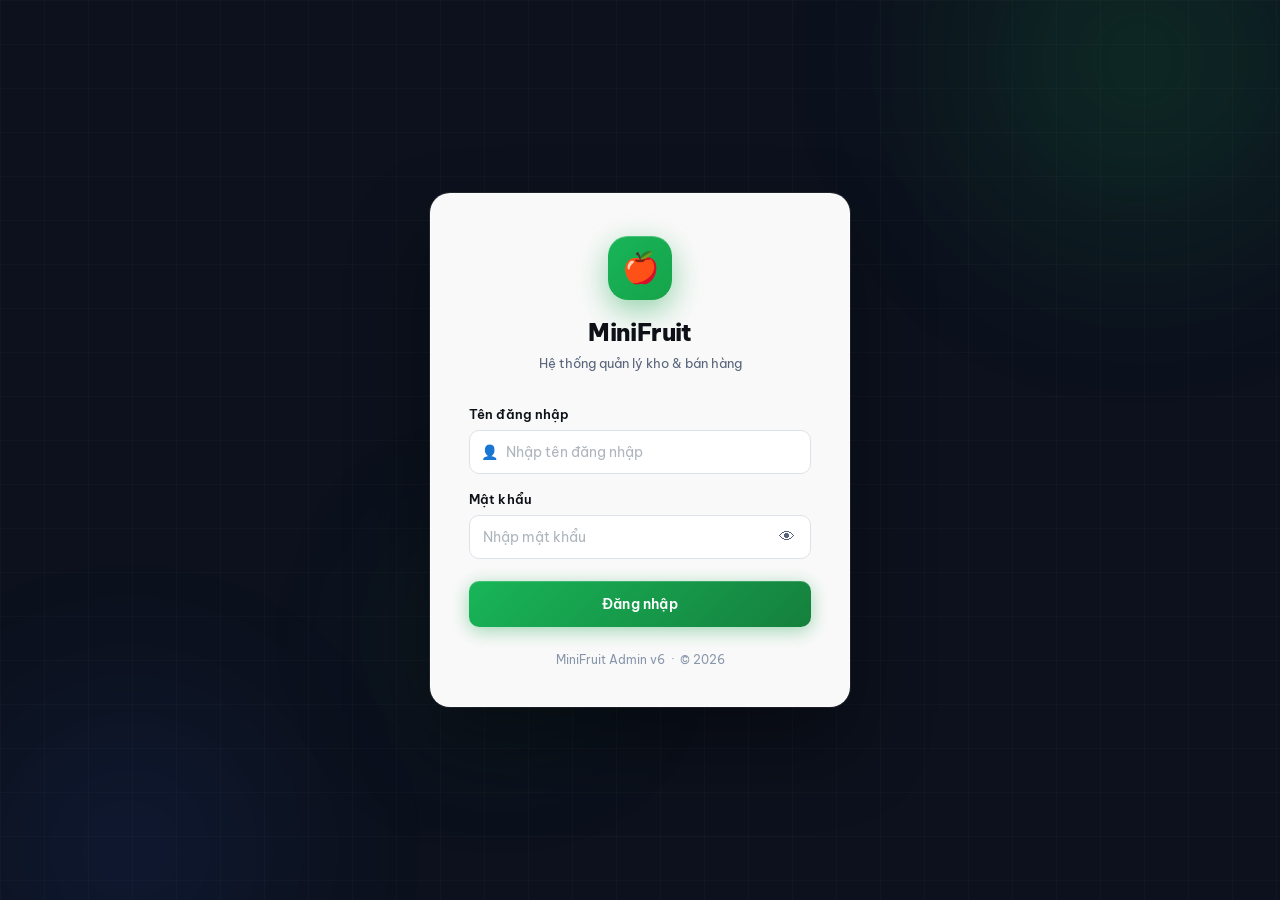
==== commit 5ef02881: "feat: UI redesign v6 — modern interface overhaul - CSS: frosted glass topbar, animated sidebar accen" ====
--- a/dashboard.html
+++ b/dashboard.html
@@ -4,14 +4,18 @@
     <meta charset="UTF-8">
     <meta name="viewport" content="width=device-width, initial-scale=1.0">
     <title>MiniFruit — Dashboard</title>
-    <link rel="stylesheet" href="css/style.css?v=4">
+    <link rel="icon" href="data:image/svg+xml,<svg xmlns='http://www.w3.org/2000/svg'><text y='32' font-size='32'>🍎</text></svg>">
+    <link rel="stylesheet" href="css/style.css?v=6">
 </head>
 <body>
+<div class="sidebar-overlay" id="sidebar-overlay" onclick="closeSidebar()"></div>
+
 <div class="app-layout">
-    <aside class="sidebar">
+    <aside class="sidebar" id="sidebar">
         <div class="sidebar-logo">
             <div class="logo-icon">🍎</div>
             <span>MiniFruit</span>
+            <span class="logo-badge">v6</span>
         </div>
         <nav class="sidebar-nav" id="sidebar-nav"></nav>
         <div class="sidebar-footer">
@@ -28,59 +32,93 @@
 
     <div class="main-content">
         <div class="topbar">
-            <div class="topbar-title">Dashboard</div>
+            <div class="topbar-left">
+                <button class="sidebar-toggle" onclick="toggleSidebar()">☰</button>
+                <div class="topbar-title">Dashboard</div>
+            </div>
+            <div class="topbar-actions">
+                <span id="topbar-date" style="font-size:12.5px;color:var(--text-muted)"></span>
+            </div>
         </div>
+
         <div class="page-content">
+            <!-- Stat cards -->
             <div class="stats-grid">
-                <div class="stat-card">
-                    <div class="stat-icon green">🛒</div>
-                    <div>
-                        <div class="stat-value" id="stat-products">—</div>
-                        <div class="stat-label">Sản phẩm</div>
+                <div class="stat-card green">
+                    <div class="stat-card-body">
+                        <div class="stat-icon green">🛒</div>
+                        <div class="stat-content">
+                            <div class="stat-value" id="stat-products">—</div>
+                            <div class="stat-label">Sản phẩm</div>
+                        </div>
                     </div>
+                    <div class="stat-footer">Tổng sản phẩm trong hệ thống</div>
                 </div>
-                <div class="stat-card">
-                    <div class="stat-icon blue">🏪</div>
-                    <div>
-                        <div class="stat-value" id="stat-branches">—</div>
-                        <div class="stat-label">Chi nhánh</div>
+
+                <div class="stat-card blue">
+                    <div class="stat-card-body">
+                        <div class="stat-icon blue">🏪</div>
+                        <div class="stat-content">
+                            <div class="stat-value" id="stat-branches">—</div>
+                            <div class="stat-label">Chi nhánh</div>
+                        </div>
                     </div>
+                    <div class="stat-footer">Chi nhánh đang hoạt động</div>
                 </div>
-                <div class="stat-card">
-                    <div class="stat-icon amber">👥</div>
-                    <div>
-                        <div class="stat-value" id="stat-users">—</div>
-                        <div class="stat-label">Người dùng</div>
+
+                <div class="stat-card amber">
+                    <div class="stat-card-body">
+                        <div class="stat-icon amber">👥</div>
+                        <div class="stat-content">
+                            <div class="stat-value" id="stat-users">—</div>
+                            <div class="stat-label">Người dùng</div>
+                        </div>
                     </div>
+                    <div class="stat-footer">Tài khoản trong hệ thống</div>
                 </div>
-                <div class="stat-card">
-                    <div class="stat-icon red">⚠️</div>
-                    <div>
-                        <div class="stat-value" id="stat-lowstock">—</div>
-                        <div class="stat-label">Sắp hết hàng</div>
+
+                <div class="stat-card red">
+                    <div class="stat-card-body">
+                        <div class="stat-icon red">⚠️</div>
+                        <div class="stat-content">
+                            <div class="stat-value" id="stat-lowstock">—</div>
+                            <div class="stat-label">Sắp hết hàng</div>
+                        </div>
                     </div>
+                    <div class="stat-footer">Sản phẩm dưới ngưỡng tối thiểu</div>
                 </div>
             </div>
 
+            <!-- Recent orders -->
             <div class="card">
                 <div class="card-header">
-                    <div class="card-title">🧾 Hóa đơn gần đây</div>
-                    <a href="pages/orders.html" class="btn btn-outline btn-sm">Xem tất cả</a>
+                    <div class="card-title">
+                        <span class="card-icon">🧾</span>
+                        Hóa đơn gần đây
+                    </div>
+                    <a href="pages/orders.html" class="btn btn-outline btn-sm">Xem tất cả →</a>
                 </div>
                 <div class="table-wrap">
                     <table>
                         <thead>
-                        <tr>
-                            <th>#</th>
-                            <th>Chi nhánh</th>
-                            <th>Nhân viên</th>
-                            <th>Tổng tiền</th>
-                            <th>Thanh toán</th>
-                            <th>Thời gian</th>
-                        </tr>
+                            <tr>
+                                <th>#</th>
+                                <th>Chi nhánh</th>
+                                <th>Nhân viên</th>
+                                <th>Tổng tiền</th>
+                                <th>Thanh toán</th>
+                                <th>Thời gian</th>
+                            </tr>
                         </thead>
                         <tbody id="orders-table">
-                        <tr><td colspan="6"><div class="empty-state"><div class="icon">⏳</div><p>Đang tải...</p></div></td></tr>
+                            <tr>
+                                <td colspan="6">
+                                    <div class="empty-state">
+                                        <span class="icon">⏳</span>
+                                        <p>Đang tải dữ liệu...</p>
+                                    </div>
+                                </td>
+                            </tr>
                         </tbody>
                     </table>
                 </div>
@@ -89,12 +127,29 @@
     </div>
 </div>
 
-<script src="js/auth.js?v=3"></script>
-<script src="js/api.js?v=3"></script>
+<script src="js/auth.js?v=5"></script>
+<script src="js/api.js?v=5"></script>
 <script>
     requireAuth();
     buildSidebar();
     initUser();
+
+    // Show current date
+    const now = new Date();
+    document.getElementById('topbar-date').textContent =
+        now.toLocaleDateString('vi-VN', { weekday: 'long', day: '2-digit', month: '2-digit', year: 'numeric' });
+
+    // Mobile sidebar
+    function toggleSidebar() {
+        document.getElementById('sidebar').classList.toggle('open');
+        document.getElementById('sidebar-overlay').classList.toggle('active');
+    }
+    function closeSidebar() {
+        document.getElementById('sidebar').classList.remove('open');
+        document.getElementById('sidebar-overlay').classList.remove('active');
+    }
+
+    const paymentLabel = { CASH: 'Tiền mặt', CARD: 'Thẻ', TRANSFER: 'CK' };
 
     async function loadDashboard() {
         const [products, branches, users] = await Promise.all([
@@ -104,26 +159,31 @@
         ]);
         document.getElementById('stat-products').textContent = products?.length ?? 0;
         document.getElementById('stat-branches').textContent = branches?.length ?? 0;
-        document.getElementById('stat-users').textContent = users?.length ?? 0;
+        document.getElementById('stat-users').textContent    = users?.length ?? 0;
 
         if (branches?.length > 0) {
             const lowStock = await api.get(`/inventory/low-stock/${branches[0].branchId}`);
-            document.getElementById('stat-lowstock').textContent = lowStock?.length ?? 0;
+            const lowCount = lowStock?.length ?? 0;
+            const lowEl = document.getElementById('stat-lowstock');
+            lowEl.textContent = lowCount;
+            if (lowCount > 0) lowEl.style.color = 'var(--danger)';
 
             const orders = await api.get(`/orders/branch/${branches[0].branchId}`);
             const tbody = document.getElementById('orders-table');
+
             if (!orders?.length) {
-                tbody.innerHTML = `<tr><td colspan="6"><div class="empty-state"><div class="icon">📭</div><p>Chưa có hóa đơn</p></div></td></tr>`;
+                tbody.innerHTML = `<tr><td colspan="6"><div class="empty-state"><span class="icon">📭</span><div class="empty-title">Chưa có hóa đơn</div><p>Hóa đơn sẽ xuất hiện ở đây sau khi có giao dịch.</p></div></td></tr>`;
                 return;
             }
+
             tbody.innerHTML = orders.slice(0, 8).map(o => `
                 <tr>
-                    <td>#${o.orderId}</td>
+                    <td><span class="code-chip">#${o.orderId}</span></td>
                     <td>${o.branch?.branchName ?? '—'}</td>
                     <td>${o.user?.fullName ?? o.user?.username ?? '—'}</td>
-                    <td><strong>${Number(o.totalAmount).toLocaleString('vi-VN')}đ</strong></td>
-                    <td><span class="badge badge-info">${o.paymentMethod ?? 'CASH'}</span></td>
-                    <td>${new Date(o.createdAt).toLocaleString('vi-VN')}</td>
+                    <td><strong style="color:var(--primary)">${Number(o.totalAmount).toLocaleString('vi-VN')}đ</strong></td>
+                    <td><span class="badge badge-info badge-flat">${paymentLabel[o.paymentMethod] ?? o.paymentMethod ?? 'CASH'}</span></td>
+                    <td style="color:var(--text-muted);font-size:12.5px">${new Date(o.createdAt).toLocaleString('vi-VN')}</td>
                 </tr>
             `).join('');
         }
@@ -132,4 +192,4 @@
     loadDashboard();
 </script>
 </body>
-</html>+</html>
--- a/css/style.css
+++ b/css/style.css
@@ -1,25 +1,30 @@
 @import url('https://fonts.googleapis.com/css2?family=Be+Vietnam+Pro:ital,wght@0,300;0,400;0,500;0,600;0,700;0,800;1,400&display=swap');
+
+/* MiniFruit Web Admin v6 — UI Redesign 2026-05-05 */
 
 /* ===== DESIGN TOKENS ===== */
 :root {
     --primary:        #16a34a;
     --primary-dark:   #15803d;
     --primary-light:  #f0fdf4;
-    --primary-glow:   rgba(22,163,74,0.25);
-
-    --sidebar-bg:     #0f172a;
-    --sidebar-border: rgba(255,255,255,0.06);
-    --sidebar-hover:  rgba(255,255,255,0.07);
-    --sidebar-active: rgba(22,163,74,0.18);
-    --sidebar-text:   #94a3b8;
-
-    --bg:             #f1f5f9;
+    --primary-glow:   rgba(22,163,74,0.22);
+    --primary-100:    #dcfce7;
+    --primary-200:    #bbf7d0;
+
+    --sidebar-bg:     #0c111d;
+    --sidebar-border: rgba(255,255,255,0.07);
+    --sidebar-hover:  rgba(255,255,255,0.06);
+    --sidebar-active: rgba(22,163,74,0.14);
+    --sidebar-text:   #8b9ab4;
+    --sidebar-width:  256px;
+
+    --bg:             #f0f4f8;
     --card:           #ffffff;
-    --text:           #0f172a;
-    --text-muted:     #64748b;
-    --text-light:     #94a3b8;
-    --border:         #e2e8f0;
-    --border-light:   #f1f5f9;
+    --text:           #0d1117;
+    --text-muted:     #57647a;
+    --text-light:     #8896ab;
+    --border:         #dde2ea;
+    --border-light:   #edf0f5;
 
     --danger:         #ef4444;
     --danger-light:   #fef2f2;
@@ -29,10 +34,11 @@
     --info-light:     #eff6ff;
     --success-light:  #f0fdf4;
 
-    --shadow-xs:  0 1px 2px rgba(15,23,42,0.06);
-    --shadow-sm:  0 2px 8px rgba(15,23,42,0.08), 0 1px 3px rgba(15,23,42,0.06);
-    --shadow-md:  0 8px 24px rgba(15,23,42,0.10), 0 2px 8px rgba(15,23,42,0.06);
-    --shadow-lg:  0 20px 48px rgba(15,23,42,0.14), 0 4px 12px rgba(15,23,42,0.08);
+    --shadow-xs:   0 1px 2px rgba(13,17,23,0.06);
+    --shadow-sm:   0 2px 8px rgba(13,17,23,0.08), 0 1px 3px rgba(13,17,23,0.05);
+    --shadow-md:   0 8px 24px rgba(13,17,23,0.10), 0 3px 8px rgba(13,17,23,0.06);
+    --shadow-lg:   0 20px 48px rgba(13,17,23,0.14), 0 6px 16px rgba(13,17,23,0.08);
+    --shadow-card: 0 1px 3px rgba(13,17,23,0.07), 0 1px 2px rgba(13,17,23,0.04);
     --shadow-glow: 0 0 0 3px var(--primary-glow);
 
     --radius-sm:  6px;
@@ -45,9 +51,7 @@
 
 /* ===== RESET ===== */
 *, *::before, *::after { margin:0; padding:0; box-sizing:border-box; }
-
 html { scroll-behavior: smooth; }
-
 body {
     font-family: 'Be Vietnam Pro', system-ui, sans-serif;
     background: var(--bg);
@@ -55,6 +59,7 @@
     font-size: 14px;
     line-height: 1.5;
     -webkit-font-smoothing: antialiased;
+    -moz-osx-font-smoothing: grayscale;
 }
 
 /* ===== LAYOUT ===== */
@@ -62,47 +67,76 @@
 
 /* ===== SIDEBAR ===== */
 .sidebar {
-    width: 248px;
+    width: var(--sidebar-width);
     background: var(--sidebar-bg);
-    background-image: linear-gradient(180deg, #0f172a 0%, #0c1220 100%);
     display: flex;
     flex-direction: column;
     position: fixed;
     height: 100vh;
     z-index: 100;
     border-right: 1px solid var(--sidebar-border);
+    transition: transform 0.25s cubic-bezier(0.4,0,0.2,1);
+    overflow: hidden;
+}
+
+/* Green accent line on top of sidebar */
+.sidebar::before {
+    content: '';
+    position: absolute;
+    top: 0; left: 0; right: 0;
+    height: 2px;
+    background: linear-gradient(90deg, transparent 0%, #22c55e 50%, transparent 100%);
+    opacity: 0.7;
 }
 
 /* Logo */
 .sidebar-logo {
-    padding: 22px 18px;
+    padding: 20px 18px 18px;
     border-bottom: 1px solid var(--sidebar-border);
     display: flex;
     align-items: center;
     gap: 12px;
+    flex-shrink: 0;
 }
 
 .sidebar-logo .logo-icon {
-    width: 38px; height: 38px;
-    background: linear-gradient(135deg, #16a34a, #22c55e);
-    border-radius: 11px;
+    width: 36px; height: 36px;
+    background: linear-gradient(135deg, #18b558, #16a34a);
+    border-radius: 10px;
     display: flex; align-items: center; justify-content: center;
-    font-size: 19px;
-    box-shadow: 0 4px 12px rgba(22,163,74,0.4);
+    font-size: 18px;
+    box-shadow: 0 4px 14px rgba(22,163,74,0.45), inset 0 1px 0 rgba(255,255,255,0.18);
     flex-shrink: 0;
+    transition: var(--transition);
+}
+.sidebar-logo:hover .logo-icon {
+    transform: rotate(-6deg) scale(1.06);
+    box-shadow: 0 6px 20px rgba(22,163,74,0.55);
 }
 
 .sidebar-logo span {
-    color: #f8fafc;
+    color: #f1f5f9;
     font-size: 16px;
     font-weight: 800;
-    letter-spacing: -0.4px;
+    letter-spacing: -0.5px;
+}
+
+.sidebar-logo .logo-badge {
+    margin-left: auto;
+    font-size: 10px;
+    font-weight: 600;
+    color: #3d4f6d;
+    background: rgba(255,255,255,0.06);
+    border: 1px solid rgba(255,255,255,0.08);
+    padding: 2px 7px;
+    border-radius: 4px;
+    flex-shrink: 0;
 }
 
 /* Nav */
 .sidebar-nav {
     flex: 1;
-    padding: 14px 10px;
+    padding: 12px 10px;
     overflow-y: auto;
     scrollbar-width: none;
 }
@@ -119,15 +153,17 @@
     font-size: 13.5px;
     font-weight: 500;
     transition: var(--transition);
-    margin-bottom: 3px;
+    margin-bottom: 2px;
     cursor: pointer;
     position: relative;
+    user-select: none;
 }
 
 .nav-item:hover {
     background: var(--sidebar-hover);
-    color: #e2e8f0;
-}
+    color: #c8d3e3;
+}
+.nav-item:hover .icon { transform: scale(1.12); }
 
 .nav-item.active {
     background: var(--sidebar-active);
@@ -138,9 +174,9 @@
 .nav-item.active::before {
     content: '';
     position: absolute;
-    left: 0; top: 20%; height: 60%;
+    left: 0; top: 15%; height: 70%;
     width: 3px;
-    background: #22c55e;
+    background: linear-gradient(180deg, #4ade80, #16a34a);
     border-radius: 0 3px 3px 0;
 }
 
@@ -148,13 +184,15 @@
     font-size: 16px;
     width: 22px;
     text-align: center;
-    opacity: 0.9;
+    flex-shrink: 0;
+    transition: transform 0.15s ease;
 }
 
 /* Sidebar footer */
 .sidebar-footer {
     padding: 14px;
     border-top: 1px solid var(--sidebar-border);
+    flex-shrink: 0;
 }
 
 .user-card {
@@ -163,14 +201,14 @@
     gap: 10px;
     padding: 10px 12px;
     border-radius: var(--radius-md);
-    background: rgba(255,255,255,0.05);
+    background: rgba(255,255,255,0.04);
     border: 1px solid var(--sidebar-border);
     transition: var(--transition);
 }
-.user-card:hover { background: rgba(255,255,255,0.08); }
+.user-card:hover { background: rgba(255,255,255,0.07); }
 
 .user-avatar {
-    width: 34px; height: 34px;
+    width: 32px; height: 32px;
     background: linear-gradient(135deg, #16a34a, #22c55e);
     border-radius: 9px;
     display: flex; align-items: center; justify-content: center;
@@ -178,158 +216,263 @@
     font-weight: 700;
     font-size: 13px;
     flex-shrink: 0;
-    box-shadow: 0 2px 8px rgba(22,163,74,0.35);
+    box-shadow: 0 2px 8px rgba(22,163,74,0.40);
+    text-transform: uppercase;
 }
 
 .user-info { flex:1; min-width:0; }
-.user-name { color:#f1f5f9; font-size:13px; font-weight:600; white-space:nowrap; overflow:hidden; text-overflow:ellipsis; }
-.user-role { color:#475569; font-size:11px; font-weight:500; margin-top:1px; }
+.user-name {
+    color: #e2e8f0;
+    font-size: 12.5px;
+    font-weight: 600;
+    white-space: nowrap;
+    overflow: hidden;
+    text-overflow: ellipsis;
+}
+.user-role {
+    color: #3d4f6d;
+    font-size: 10.5px;
+    font-weight: 600;
+    margin-top: 1px;
+    text-transform: uppercase;
+    letter-spacing: 0.4px;
+}
 
 .btn-logout {
     background: none; border: none;
-    color: #475569; cursor: pointer;
-    font-size: 15px; padding: 5px;
+    color: #3d4f6d; cursor: pointer;
+    font-size: 15px; padding: 5px 6px;
+    border-radius: var(--radius-sm);
+    transition: var(--transition);
+    line-height: 1; flex-shrink: 0;
+}
+.btn-logout:hover { color: #f87171; background: rgba(239,68,68,0.12); }
+
+/* Sidebar overlay (mobile) */
+.sidebar-overlay {
+    display: none;
+    position: fixed; inset: 0;
+    background: rgba(0,0,0,0.55);
+    z-index: 99;
+    backdrop-filter: blur(2px);
+    -webkit-backdrop-filter: blur(2px);
+}
+.sidebar-overlay.active { display: block; }
+
+/* ===== MAIN CONTENT ===== */
+.main-content {
+    margin-left: var(--sidebar-width);
+    flex: 1;
+    display: flex;
+    flex-direction: column;
+    min-height: 100vh;
+}
+
+/* Mobile toggle */
+.sidebar-toggle {
+    display: none;
+    background: none; border: none;
+    color: var(--text); font-size: 20px;
+    cursor: pointer; padding: 5px 7px;
     border-radius: var(--radius-sm);
     transition: var(--transition);
     line-height: 1;
 }
-.btn-logout:hover { color: var(--danger); background: rgba(239,68,68,0.12); }
-
-/* ===== MAIN CONTENT ===== */
-.main-content { margin-left: 248px; flex:1; display:flex; flex-direction:column; min-height:100vh; }
+.sidebar-toggle:hover { background: var(--bg); }
 
 /* Topbar */
 .topbar {
-    background: var(--card);
+    background: rgba(255,255,255,0.96);
+    backdrop-filter: blur(12px);
+    -webkit-backdrop-filter: blur(12px);
     border-bottom: 1px solid var(--border);
     padding: 0 28px;
-    height: 62px;
+    height: 60px;
     display: flex; align-items: center; justify-content: space-between;
-    position: sticky; top:0; z-index:50;
-    box-shadow: var(--shadow-xs);
-}
+    position: sticky; top: 0; z-index: 50;
+    box-shadow: 0 1px 0 var(--border), 0 2px 8px rgba(13,17,23,0.04);
+    gap: 12px;
+}
+
+.topbar-left { display: flex; align-items: center; gap: 12px; min-width: 0; }
 
 .topbar-title {
-    font-size: 17px;
+    font-size: 16px;
     font-weight: 700;
     color: var(--text);
     letter-spacing: -0.3px;
-}
-
-.topbar-actions { display:flex; align-items:center; gap:10px; }
+    white-space: nowrap;
+}
+
+.topbar-actions { display: flex; align-items: center; gap: 10px; flex-shrink: 0; }
 
 /* Page content */
-.page-content { padding: 28px; }
+.page-content { padding: 26px 28px 48px; }
 
 /* ===== CARDS ===== */
 .card {
     background: var(--card);
     border-radius: var(--radius-lg);
     border: 1px solid var(--border);
-    box-shadow: var(--shadow-sm);
-    transition: var(--transition);
+    box-shadow: var(--shadow-card);
     overflow: hidden;
-}
+    transition: box-shadow 0.2s ease;
+}
+.card:hover { box-shadow: var(--shadow-sm); }
 
 .card-header {
-    padding: 18px 22px;
+    padding: 16px 20px;
     border-bottom: 1px solid var(--border-light);
     display: flex; align-items: center; justify-content: space-between;
+    gap: 12px;
     background: #fafbfc;
 }
 
 .card-title {
-    font-size: 14.5px;
+    font-size: 14px;
     font-weight: 700;
     color: var(--text);
     letter-spacing: -0.2px;
-}
-
-.card-body { padding: 22px; }
+    display: flex;
+    align-items: center;
+    gap: 8px;
+}
+
+.card-icon {
+    width: 28px; height: 28px;
+    border-radius: 8px;
+    display: flex; align-items: center; justify-content: center;
+    font-size: 13px;
+    background: var(--primary-light);
+    flex-shrink: 0;
+}
+
+.card-body { padding: 20px; }
 
 /* ===== STAT CARDS ===== */
 .stats-grid {
     display: grid;
     grid-template-columns: repeat(4, 1fr);
-    gap: 18px;
-    margin-bottom: 26px;
+    gap: 16px;
+    margin-bottom: 22px;
 }
 
 .stat-card {
     background: var(--card);
     border-radius: var(--radius-lg);
-    padding: 22px 20px;
     border: 1px solid var(--border);
-    box-shadow: var(--shadow-sm);
-    display: flex; align-items: center; gap: 16px;
-    transition: var(--transition);
+    box-shadow: var(--shadow-card);
+    display: flex;
+    flex-direction: column;
+    overflow: hidden;
     position: relative;
-    overflow: hidden;
-}
-
-.stat-card::after {
+    cursor: default;
+    transition: all 0.22s ease;
+}
+.stat-card:hover { transform: translateY(-3px); box-shadow: var(--shadow-md); }
+
+/* Colored top accent */
+.stat-card::before {
     content: '';
     position: absolute;
-    inset: 0 0 0 auto;
-    width: 4px;
-    border-radius: 0 var(--radius-lg) var(--radius-lg) 0;
-}
-
-.stat-card:hover { transform: translateY(-2px); box-shadow: var(--shadow-md); }
+    top: 0; left: 0; right: 0;
+    height: 3px;
+    border-radius: var(--radius-lg) var(--radius-lg) 0 0;
+    background: var(--stat-color, #16a34a);
+}
+.stat-card.green  { --stat-color: #16a34a; }
+.stat-card.blue   { --stat-color: #2563eb; }
+.stat-card.amber  { --stat-color: #d97706; }
+.stat-card.red    { --stat-color: #dc2626; }
+
+.stat-card-body {
+    display: flex;
+    align-items: flex-start;
+    gap: 14px;
+    padding: 20px;
+    flex: 1;
+}
 
 .stat-icon {
-    width: 50px; height: 50px;
-    border-radius: var(--radius-lg);
+    width: 46px; height: 46px;
+    border-radius: 12px;
     display: flex; align-items: center; justify-content: center;
-    font-size: 22px;
+    font-size: 20px;
     flex-shrink: 0;
 }
-
-.stat-icon.green { background: linear-gradient(135deg, #dcfce7, #bbf7d0); }
-.stat-icon.blue  { background: linear-gradient(135deg, #dbeafe, #bfdbfe); }
-.stat-icon.amber { background: linear-gradient(135deg, #fef3c7, #fde68a); }
-.stat-icon.red   { background: linear-gradient(135deg, #fee2e2, #fecaca); }
+.stat-icon.green  { background: linear-gradient(135deg, #d1fae5, #a7f3d0); }
+.stat-icon.blue   { background: linear-gradient(135deg, #dbeafe, #bfdbfe); }
+.stat-icon.amber  { background: linear-gradient(135deg, #fef3c7, #fde68a); }
+.stat-icon.red    { background: linear-gradient(135deg, #fee2e2, #fecaca); }
+
+.stat-content { flex: 1; min-width: 0; }
 
 .stat-value {
-    font-size: 26px;
+    font-size: 30px;
     font-weight: 800;
     color: var(--text);
     line-height: 1;
     margin-bottom: 5px;
-    letter-spacing: -0.5px;
-}
-
-.stat-label { color: var(--text-muted); font-size: 12.5px; font-weight: 500; }
+    letter-spacing: -1px;
+}
+
+.stat-label {
+    color: var(--text-muted);
+    font-size: 12.5px;
+    font-weight: 500;
+}
+
+.stat-footer {
+    padding: 9px 20px;
+    border-top: 1px solid var(--border-light);
+    font-size: 11.5px;
+    color: var(--text-light);
+    background: #fafbfd;
+}
 
 /* ===== TABLE ===== */
-.table-wrap { overflow-x: auto; }
-
-table { width:100%; border-collapse:collapse; }
+.table-wrap { overflow-x: auto; -webkit-overflow-scrolling: touch; }
+
+table { width: 100%; border-collapse: collapse; }
 
 thead th {
-    padding: 11px 18px;
+    padding: 10px 16px;
     text-align: left;
-    font-size: 11.5px;
+    font-size: 11px;
     font-weight: 700;
-    color: var(--text-muted);
+    color: var(--text-light);
     text-transform: uppercase;
-    letter-spacing: 0.6px;
+    letter-spacing: 0.8px;
     background: #f8fafc;
-    border-bottom: 2px solid var(--border);
+    border-bottom: 1px solid var(--border);
     white-space: nowrap;
 }
 
 tbody td {
-    padding: 13px 18px;
-    border-bottom: 1px solid #f1f5f9;
+    padding: 12px 16px;
+    border-bottom: 1px solid #f3f6f9;
     font-size: 13.5px;
     color: var(--text);
     vertical-align: middle;
 }
 
 tbody tr { transition: background 0.1s; }
-tbody tr:hover { background: #fafbff; }
+tbody tr:hover { background: #f5f8ff; }
 tbody tr:last-child td { border-bottom: none; }
+
+/* Code chip (for SKU, IDs, etc.) */
+.code-chip {
+    display: inline-block;
+    background: #f1f5f9;
+    border: 1px solid var(--border);
+    border-radius: 5px;
+    padding: 2px 8px;
+    font-size: 11.5px;
+    font-weight: 600;
+    font-family: 'Courier New', monospace;
+    color: #334155;
+    letter-spacing: 0.3px;
+}
 
 /* ===== BUTTONS ===== */
 .btn {
@@ -349,27 +492,28 @@
 }
 
 .btn-primary {
-    background: linear-gradient(135deg, #16a34a, #15803d);
+    background: linear-gradient(135deg, #18b558, #16a34a);
     color: #fff;
-    box-shadow: 0 2px 8px rgba(22,163,74,0.30);
+    box-shadow: 0 2px 6px rgba(22,163,74,0.30), inset 0 1px 0 rgba(255,255,255,0.15);
 }
 .btn-primary:hover {
-    background: linear-gradient(135deg, #15803d, #166534);
-    box-shadow: 0 4px 14px rgba(22,163,74,0.40);
+    background: linear-gradient(135deg, #16a34a, #14803b);
+    box-shadow: 0 4px 16px rgba(22,163,74,0.42), inset 0 1px 0 rgba(255,255,255,0.15);
     transform: translateY(-1px);
 }
-.btn-primary:active { transform: translateY(0); }
+.btn-primary:active { transform: translateY(0); box-shadow: 0 1px 4px rgba(22,163,74,0.25); }
 
 .btn-danger {
+    background: linear-gradient(135deg, #f66, #ef4444);
+    color: #fff;
+    box-shadow: 0 2px 6px rgba(239,68,68,0.25), inset 0 1px 0 rgba(255,255,255,0.12);
+}
+.btn-danger:hover {
     background: linear-gradient(135deg, #ef4444, #dc2626);
-    color: #fff;
-    box-shadow: 0 2px 8px rgba(239,68,68,0.25);
-}
-.btn-danger:hover {
-    background: linear-gradient(135deg, #dc2626, #b91c1c);
-    box-shadow: 0 4px 14px rgba(239,68,68,0.35);
+    box-shadow: 0 4px 14px rgba(239,68,68,0.38);
     transform: translateY(-1px);
 }
+.btn-danger:active { transform: translateY(0); }
 
 .btn-outline {
     background: var(--card);
@@ -377,36 +521,64 @@
     color: var(--text-muted);
     box-shadow: var(--shadow-xs);
 }
-.btn-outline:hover { border-color: #cbd5e1; color: var(--text); background: var(--bg); }
-
-.btn-sm { padding: 5px 11px; font-size: 12px; border-radius: var(--radius-sm); }
-.btn-ghost { background:none; border:none; color:var(--text-muted); padding:5px 8px; }
-.btn-ghost:hover { background:var(--bg); color:var(--text); }
+.btn-outline:hover {
+    border-color: #94a3b8;
+    color: var(--text);
+    background: #f8fafc;
+    box-shadow: var(--shadow-sm);
+}
+
+.btn-ghost {
+    background: none; border: none;
+    color: var(--text-muted); padding: 6px 10px;
+}
+.btn-ghost:hover { background: var(--bg); color: var(--text); }
+
+.btn-sm { padding: 5px 11px; font-size: 12px; border-radius: var(--radius-sm); gap: 5px; }
 
 /* ===== BADGES ===== */
 .badge {
-    display: inline-flex; align-items: center;
+    display: inline-flex; align-items: center; gap: 5px;
     padding: 3px 9px;
     border-radius: 20px;
     font-size: 11.5px;
     font-weight: 600;
     letter-spacing: 0.1px;
+    white-space: nowrap;
+}
+.badge::before {
+    content: '';
+    width: 5px; height: 5px;
+    border-radius: 50%;
+    flex-shrink: 0;
 }
 .badge-success { background: #dcfce7; color: #15803d; }
+.badge-success::before { background: #22c55e; }
 .badge-danger  { background: #fee2e2; color: #dc2626; }
+.badge-danger::before  { background: #ef4444; }
 .badge-warning { background: #fef3c7; color: #b45309; }
+.badge-warning::before { background: #f59e0b; }
 .badge-info    { background: #dbeafe; color: #1d4ed8; }
+.badge-info::before    { background: #3b82f6; }
 .badge-gray    { background: #f1f5f9; color: #475569; }
+.badge-gray::before    { background: #94a3b8; }
+.badge-purple  { background: #ede9fe; color: #6d28d9; }
+.badge-purple::before  { background: #7c3aed; }
+
+/* No-dot variant */
+.badge-flat::before { display: none; }
+.badge-flat { border-radius: var(--radius-sm); padding: 2px 8px; font-size: 11px; }
 
 /* ===== FORM ===== */
-.form-group { margin-bottom: 18px; }
+.form-group { margin-bottom: 16px; }
 
 .form-label {
     display: block;
-    font-size: 13px;
+    font-size: 12.5px;
     font-weight: 600;
     color: var(--text);
-    margin-bottom: 7px;
+    margin-bottom: 6px;
+    letter-spacing: 0.1px;
 }
 
 .form-control {
@@ -420,26 +592,52 @@
     background: var(--card);
     transition: var(--transition);
     outline: none;
-}
-.form-control:hover  { border-color: #cbd5e1; }
-.form-control:focus  { border-color: var(--primary); box-shadow: var(--shadow-glow); }
-.form-control::placeholder { color: #94a3b8; }
-
-select.form-control { cursor: pointer; }
-
-.form-grid { display:grid; grid-template-columns:1fr 1fr; gap:16px; }
+    -webkit-appearance: none;
+    appearance: none;
+}
+.form-control:hover  { border-color: #b0bec5; }
+.form-control:focus  { border-color: var(--primary); box-shadow: var(--shadow-glow); background: #fff; }
+.form-control::placeholder { color: #adb5bd; }
+.form-control:disabled { background: #f8fafc; color: var(--text-muted); cursor: not-allowed; }
+
+select.form-control {
+    cursor: pointer;
+    background-image: url("data:image/svg+xml,%3Csvg xmlns='http://www.w3.org/2000/svg' width='12' height='12' viewBox='0 0 24 24' fill='none' stroke='%2364748b' stroke-width='2.5' stroke-linecap='round' stroke-linejoin='round'%3E%3Cpolyline points='6 9 12 15 18 9'%3E%3C/polyline%3E%3C/svg%3E");
+    background-repeat: no-repeat;
+    background-position: right 12px center;
+    padding-right: 36px;
+}
+
+.form-grid   { display: grid; grid-template-columns: 1fr 1fr; gap: 14px; }
+.form-grid-3 { display: grid; grid-template-columns: 1fr 1fr 1fr; gap: 14px; }
+
+/* Input with icon prefix */
+.input-group { position: relative; }
+.input-group .input-icon {
+    position: absolute;
+    left: 12px; top: 50%;
+    transform: translateY(-50%);
+    font-size: 14px; color: var(--text-light);
+    pointer-events: none;
+}
+.input-group .form-control { padding-left: 36px; }
 
 /* ===== MODAL ===== */
 .modal-overlay {
     display: none;
-    position: fixed; inset:0;
-    background: rgba(15,23,42,0.5);
-    backdrop-filter: blur(4px);
+    position: fixed; inset: 0;
+    background: rgba(8,12,22,0.60);
+    backdrop-filter: blur(6px);
+    -webkit-backdrop-filter: blur(6px);
     z-index: 200;
     align-items: center; justify-content: center;
     padding: 20px;
 }
-.modal-overlay.open { display:flex; }
+.modal-overlay.open { display: flex; animation: overlayIn 0.2s ease; }
+@keyframes overlayIn {
+    from { opacity: 0; }
+    to   { opacity: 1; }
+}
 
 .modal {
     background: var(--card);
@@ -448,108 +646,168 @@
     max-width: 100%;
     max-height: 90vh;
     overflow-y: auto;
-    box-shadow: var(--shadow-lg);
-    border: 1px solid rgba(255,255,255,0.8);
-    animation: modalIn 0.22s cubic-bezier(0.34,1.3,0.64,1);
+    box-shadow: 0 32px 80px rgba(8,12,22,0.30), 0 0 0 1px rgba(255,255,255,0.9);
+    animation: modalIn 0.26s cubic-bezier(0.34,1.2,0.64,1);
 }
 @keyframes modalIn {
-    from { transform: scale(0.93) translateY(8px); opacity:0; }
-    to   { transform: scale(1)    translateY(0);   opacity:1; }
+    from { transform: scale(0.93) translateY(14px); opacity: 0; }
+    to   { transform: scale(1)    translateY(0);    opacity: 1; }
 }
 
 .modal-header {
-    padding: 22px 24px 18px;
+    padding: 20px 24px 16px;
     border-bottom: 1px solid var(--border-light);
     display: flex; align-items: center; justify-content: space-between;
+    gap: 12px;
     background: linear-gradient(180deg, #fafbfc 0%, #fff 100%);
-    position: sticky; top:0; z-index:1;
+    position: sticky; top: 0; z-index: 1;
     border-radius: var(--radius-xl) var(--radius-xl) 0 0;
 }
 
-.modal-title { font-size: 16px; font-weight: 700; letter-spacing:-0.3px; }
+.modal-title { font-size: 15.5px; font-weight: 700; letter-spacing: -0.3px; color: var(--text); }
 
 .modal-close {
-    width: 32px; height:32px;
-    background: var(--bg); border: none;
+    width: 30px; height: 30px;
+    background: var(--bg); border: 1px solid var(--border);
     border-radius: var(--radius-sm);
     cursor: pointer; color: var(--text-muted);
-    font-size: 18px; display:flex; align-items:center; justify-content:center;
-    transition: var(--transition);
-}
-.modal-close:hover { background: #fee2e2; color: var(--danger); }
-
-.modal-body { padding: 22px 24px; }
+    font-size: 16px; display: flex; align-items: center; justify-content: center;
+    transition: var(--transition); flex-shrink: 0;
+}
+.modal-close:hover { background: #fee2e2; color: var(--danger); border-color: #fecaca; }
+
+.modal-body { padding: 20px 24px; }
 .modal-footer {
-    padding: 16px 24px;
+    padding: 14px 24px;
     border-top: 1px solid var(--border-light);
     display: flex; justify-content: flex-end; gap: 10px;
     background: #fafbfc;
     border-radius: 0 0 var(--radius-xl) var(--radius-xl);
+    position: sticky; bottom: 0;
 }
 
 /* ===== LOGIN PAGE ===== */
 .login-page {
     min-height: 100vh;
-    background: linear-gradient(135deg, #0f172a 0%, #0c1a0e 40%, #052e16 100%);
+    background: #0c111d;
     display: flex; align-items: center; justify-content: center;
     position: relative; overflow: hidden;
 }
 
-/* Decorative circles */
-.login-page::before, .login-page::after {
+/* Grid dot pattern */
+.login-page::before {
     content: '';
+    position: absolute; inset: 0;
+    background-image:
+        linear-gradient(rgba(255,255,255,0.018) 1px, transparent 1px),
+        linear-gradient(90deg, rgba(255,255,255,0.018) 1px, transparent 1px);
+    background-size: 44px 44px;
+    pointer-events: none;
+}
+
+/* Animated blobs */
+.login-blob {
     position: absolute;
     border-radius: 50%;
-    background: radial-gradient(circle, rgba(22,163,74,0.15), transparent 70%);
-}
-.login-page::before { width:600px; height:600px; top:-200px; right:-200px; }
-.login-page::after  { width:500px; height:500px; bottom:-200px; left:-150px; }
+    filter: blur(72px);
+    pointer-events: none;
+    animation: blobFloat 9s ease-in-out infinite;
+}
+.login-blob:nth-child(1) {
+    width: 520px; height: 520px;
+    background: radial-gradient(circle, rgba(22,163,74,0.22) 0%, transparent 70%);
+    top: -200px; right: -120px;
+}
+.login-blob:nth-child(2) {
+    width: 420px; height: 420px;
+    background: radial-gradient(circle, rgba(37,99,235,0.14) 0%, transparent 70%);
+    bottom: -160px; left: -80px;
+    animation-delay: -4.5s;
+}
+.login-blob:nth-child(3) {
+    width: 280px; height: 280px;
+    background: radial-gradient(circle, rgba(22,163,74,0.12) 0%, transparent 70%);
+    top: 55%; left: 28%;
+    animation-delay: -2s;
+}
+@keyframes blobFloat {
+    0%, 100% { transform: translate(0,0) scale(1); }
+    50%       { transform: translate(-20px,-28px) scale(1.06); }
+}
 
 .login-card {
-    background: rgba(255,255,255,0.98);
+    background: rgba(255,255,255,0.975);
     border-radius: var(--radius-xl);
-    padding: 44px 40px 40px;
+    padding: 42px 38px 38px;
     width: 420px;
     max-width: calc(100vw - 32px);
-    box-shadow: 0 32px 80px rgba(0,0,0,0.35), 0 0 0 1px rgba(255,255,255,0.1);
-    position: relative;
-    z-index: 1;
-    animation: cardFloat 0.5s cubic-bezier(0.34,1.2,0.64,1) both;
+    box-shadow: 0 40px 80px rgba(0,0,0,0.38), 0 0 0 1px rgba(255,255,255,0.1);
+    position: relative; z-index: 1;
+    animation: cardFloat 0.55s cubic-bezier(0.34,1.15,0.64,1) both;
+    border: 1px solid rgba(255,255,255,0.6);
 }
 @keyframes cardFloat {
-    from { transform: translateY(28px); opacity:0; }
-    to   { transform: translateY(0);    opacity:1; }
-}
-
-.login-logo { text-align: center; margin-bottom: 34px; }
+    from { transform: translateY(36px) scale(0.97); opacity: 0; }
+    to   { transform: translateY(0)    scale(1);    opacity: 1; }
+}
+
+.login-logo { text-align: center; margin-bottom: 32px; }
 
 .login-logo .icon {
-    width: 62px; height: 62px;
-    background: linear-gradient(135deg, #16a34a, #22c55e);
-    border-radius: 18px;
+    width: 64px; height: 64px;
+    background: linear-gradient(135deg, #18b558, #16a34a);
+    border-radius: 20px;
     display: flex; align-items: center; justify-content: center;
     font-size: 30px;
     margin: 0 auto 14px;
-    box-shadow: 0 8px 24px rgba(22,163,74,0.40);
+    box-shadow: 0 10px 30px rgba(22,163,74,0.45), inset 0 1px 0 rgba(255,255,255,0.22);
 }
 
 .login-logo h1 {
     font-size: 24px; font-weight: 800;
-    color: var(--text); letter-spacing: -0.5px;
-}
-
-.login-logo p { color: var(--text-muted); font-size: 13.5px; margin-top: 5px; }
-
-/* Login button special */
+    color: var(--text); letter-spacing: -0.6px;
+    margin-bottom: 4px;
+}
+.login-logo p { color: var(--text-muted); font-size: 13px; }
+
+.login-card .form-control {
+    height: 44px;
+    font-size: 14px;
+}
+
+/* Password toggle */
+.password-wrapper { position: relative; }
+.btn-pw-toggle {
+    position: absolute;
+    right: 10px; top: 50%;
+    transform: translateY(-50%);
+    background: none; border: none;
+    cursor: pointer; padding: 4px 6px;
+    color: var(--text-muted);
+    font-size: 16px;
+    border-radius: 4px;
+    transition: var(--transition);
+    line-height: 1;
+}
+.btn-pw-toggle:hover { color: var(--text); }
+
 .login-card .btn-primary {
-    height: 46px; font-size: 14.5px;
-    background: linear-gradient(135deg, #16a34a, #15803d);
-    box-shadow: 0 4px 16px rgba(22,163,74,0.35);
-    letter-spacing: 0.1px;
+    height: 46px; font-size: 14px;
+    justify-content: center;
+    background: linear-gradient(135deg, #18b558, #15803d);
+    box-shadow: 0 4px 18px rgba(22,163,74,0.40), inset 0 1px 0 rgba(255,255,255,0.18);
+    letter-spacing: 0.2px;
 }
 .login-card .btn-primary:hover {
-    box-shadow: 0 6px 22px rgba(22,163,74,0.50);
-    transform: translateY(-1px);
+    box-shadow: 0 6px 26px rgba(22,163,74,0.55), inset 0 1px 0 rgba(255,255,255,0.18);
+    transform: translateY(-2px);
+}
+
+.login-footer {
+    text-align: center;
+    margin-top: 24px;
+    color: #8896ab;
+    font-size: 11.5px;
 }
 
 /* ===== ALERT ===== */
@@ -560,6 +818,8 @@
     font-weight: 500;
     margin-bottom: 18px;
     display: none;
+    align-items: center;
+    gap: 8px;
     border: 1.5px solid transparent;
 }
 .alert-danger {
@@ -567,78 +827,160 @@
     color: #b91c1c;
     border-color: #fca5a5;
 }
-.alert.show { display:flex; align-items:center; gap:8px; }
-.alert.show::before { content:'⚠️'; font-size:15px; }
+.alert.show { display: flex; animation: alertIn 0.2s ease; }
+@keyframes alertIn {
+    from { transform: translateY(-4px); opacity: 0; }
+    to   { transform: translateY(0);    opacity: 1; }
+}
 
 /* ===== SEARCH BAR ===== */
 .search-bar {
     display: flex; align-items: center; gap: 8px;
-    background: var(--bg);
+    background: var(--card);
     border: 1.5px solid var(--border);
     border-radius: var(--radius-md);
-    padding: 0 13px;
+    padding: 0 12px;
     transition: var(--transition);
+    height: 38px;
 }
 .search-bar:focus-within {
     border-color: var(--primary);
+    box-shadow: var(--shadow-glow);
     background: #fff;
-    box-shadow: var(--shadow-glow);
-}
-.search-bar span { color: var(--text-light); font-size: 15px; }
+}
+.search-bar .search-icon { color: var(--text-light); font-size: 14px; flex-shrink: 0; }
 .search-bar input {
-    border:none; background:none; outline:none;
-    padding: 8px 0; font-size: 13.5px;
-    font-family: inherit; color: var(--text);
-    width: 220px;
-}
-.search-bar input::placeholder { color: #94a3b8; }
+    border: none; background: none; outline: none;
+    font-size: 13.5px; font-family: inherit;
+    color: var(--text); width: 220px;
+}
+.search-bar input::placeholder { color: #adb5bd; }
+
+/* ===== TOOLBAR ===== */
+.toolbar { display: flex; align-items: center; gap: 10px; flex-wrap: wrap; }
 
 /* ===== EMPTY STATE ===== */
 .empty-state {
     text-align: center;
-    padding: 52px 24px;
+    padding: 56px 24px;
     color: var(--text-muted);
 }
-.empty-state .icon { font-size: 42px; margin-bottom: 14px; opacity:0.6; }
-.empty-state p { font-size: 14px; line-height:1.6; }
+.empty-state .icon {
+    font-size: 44px; margin-bottom: 14px;
+    display: block; opacity: 0.7;
+}
+.empty-state .empty-title {
+    font-size: 15px; font-weight: 700;
+    color: var(--text); margin-bottom: 6px;
+}
+.empty-state p { font-size: 13.5px; line-height: 1.7; }
 
 /* ===== SPINNER ===== */
 .spinner {
     width: 16px; height: 16px;
-    border: 2px solid rgba(255,255,255,0.4);
+    border: 2px solid rgba(255,255,255,0.35);
     border-top-color: #fff;
     border-radius: 50%;
     animation: spin 0.65s linear infinite;
     display: inline-block;
     vertical-align: middle;
+    flex-shrink: 0;
 }
 @keyframes spin { to { transform: rotate(360deg); } }
 
 /* ===== TOAST ===== */
 .toast-container {
-    position: fixed; bottom:24px; right:24px;
-    z-index: 999; display:flex; flex-direction:column; gap:10px;
+    position: fixed; bottom: 24px; right: 24px;
+    z-index: 999; display: flex; flex-direction: column; gap: 10px;
+    pointer-events: none;
 }
 
 .toast {
-    background: #1e293b;
-    color: #f1f5f9;
+    background: #18233a;
+    color: #e2e8f0;
     padding: 13px 18px;
-    border-radius: var(--radius-md);
-    font-size: 13.5px; font-weight:500;
+    border-radius: 12px;
+    font-size: 13.5px; font-weight: 500;
     display: flex; align-items: center; gap: 10px;
-    box-shadow: var(--shadow-md);
-    animation: toastIn 0.28s cubic-bezier(0.34,1.2,0.64,1);
-    min-width: 240px;
-    border: 1px solid rgba(255,255,255,0.08);
+    box-shadow: 0 8px 24px rgba(0,0,0,0.3), 0 0 0 1px rgba(255,255,255,0.07);
+    animation: toastIn 0.3s cubic-bezier(0.34,1.2,0.64,1);
+    min-width: 250px; max-width: 360px;
+    pointer-events: all;
 }
 @keyframes toastIn {
-    from { transform: translateX(110%); opacity:0; }
-    to   { transform: translateX(0);    opacity:1; }
+    from { transform: translateX(120%) scale(0.9); opacity: 0; }
+    to   { transform: translateX(0) scale(1); opacity: 1; }
 }
 .toast.success { border-left: 4px solid #22c55e; }
 .toast.error   { border-left: 4px solid var(--danger); }
 .toast.warning { border-left: 4px solid var(--warning); }
+
+/* ===== PROGRESS BAR (inventory) ===== */
+.progress-bar {
+    height: 6px;
+    background: #e9ecef;
+    border-radius: 99px;
+    overflow: hidden;
+    min-width: 80px;
+    flex-shrink: 0;
+}
+.progress-fill {
+    height: 100%;
+    border-radius: 99px;
+    transition: width 0.4s cubic-bezier(0.4,0,0.2,1);
+    background: linear-gradient(90deg, #22c55e, #16a34a);
+}
+.progress-fill.warning { background: linear-gradient(90deg, #fbbf24, #f59e0b); }
+.progress-fill.danger  { background: linear-gradient(90deg, #f87171, #ef4444); }
+
+/* Stock display */
+.stock-display {
+    display: flex;
+    flex-direction: column;
+    gap: 4px;
+}
+.stock-nums {
+    display: flex; align-items: baseline; gap: 5px;
+    font-size: 13px;
+}
+.stock-current { font-weight: 700; }
+.stock-slash { color: var(--text-light); }
+.stock-min { color: var(--text-light); font-size: 12px; }
+
+/* ===== LOW STOCK ALERT SECTION ===== */
+.alert-section {
+    background: linear-gradient(135deg, #fff8f8, #fef2f2);
+    border: 1.5px solid #fecaca;
+    border-radius: var(--radius-lg);
+    overflow: hidden;
+    margin-bottom: 16px;
+}
+.alert-section-header {
+    padding: 13px 20px;
+    display: flex; align-items: center; justify-content: space-between;
+    border-bottom: 1px solid #fee2e2;
+    background: rgba(254,202,202,0.3);
+}
+.alert-section-title {
+    font-size: 13.5px;
+    font-weight: 700;
+    color: #b91c1c;
+    display: flex; align-items: center; gap: 8px;
+}
+
+/* ===== IMPORT ITEMS ===== */
+.import-row {
+    display: flex;
+    gap: 8px;
+    margin-bottom: 8px;
+    align-items: center;
+    padding: 10px 12px;
+    background: #f8fafc;
+    border-radius: var(--radius-md);
+    border: 1px solid var(--border-light);
+    transition: var(--transition);
+}
+.import-row:hover { background: #f0f4f8; border-color: var(--border); }
 
 /* ===== SCROLLBAR ===== */
 ::-webkit-scrollbar { width: 5px; height: 5px; }
@@ -646,18 +988,8 @@
 ::-webkit-scrollbar-thumb { background: #cbd5e1; border-radius: 10px; }
 ::-webkit-scrollbar-thumb:hover { background: #94a3b8; }
 
-/* ===== MISC UTILITIES ===== */
-.text-muted  { color: var(--text-muted); }
-.text-small  { font-size: 12px; }
-.fw-bold     { font-weight: 700; }
-.text-success { color: var(--primary); }
-.text-danger  { color: var(--danger); }
-
-/* Popup menu (action buttons in table) */
-.popup-menu {
-    position: relative;
-    display: inline-block;
-}
+/* ===== POPUP MENU ===== */
+.popup-menu { position: relative; display: inline-block; }
 .popup-menu-content {
     display: none;
     position: absolute;
@@ -672,15 +1004,15 @@
     animation: dropIn 0.15s ease;
 }
 @keyframes dropIn {
-    from { opacity:0; transform:translateY(-6px); }
-    to   { opacity:1; transform:translateY(0); }
+    from { opacity: 0; transform: translateY(-8px); }
+    to   { opacity: 1; transform: translateY(0); }
 }
 .popup-menu-content.open { display: block; }
 .popup-menu-content a,
 .popup-menu-content button {
     display: flex; align-items: center; gap: 9px;
     padding: 9px 14px;
-    font-size: 13px; font-weight:500;
+    font-size: 13px; font-weight: 500;
     color: var(--text); text-decoration: none;
     background: none; border: none;
     cursor: pointer; width: 100%;
@@ -691,9 +1023,9 @@
 .popup-menu-content .danger { color: var(--danger); }
 .popup-menu-content .danger:hover { background: var(--danger-light); }
 
-/* Row action btn */
+/* Row action button */
 .btn-action {
-    width: 30px; height:30px;
+    width: 30px; height: 30px;
     border-radius: var(--radius-sm);
     border: 1.5px solid var(--border);
     background: var(--card); color: var(--text-muted);
@@ -706,42 +1038,67 @@
 
 /* ===== TABS ===== */
 .tabs {
-    display: flex;
-    gap: 4px;
+    display: flex; gap: 4px;
     border-bottom: 2px solid var(--border);
     margin-bottom: 20px;
 }
 .tab-btn {
     padding: 9px 18px;
-    font-size: 13.5px; font-weight:600;
+    font-size: 13.5px; font-weight: 600;
     color: var(--text-muted);
     border: none; background: none;
-    cursor: pointer; border-radius: var(--radius-sm) var(--radius-sm) 0 0;
+    cursor: pointer;
+    border-radius: var(--radius-sm) var(--radius-sm) 0 0;
     transition: var(--transition);
-    position: relative; bottom:-2px;
+    position: relative; bottom: -2px;
     font-family: inherit;
 }
 .tab-btn:hover { color: var(--text); }
-.tab-btn.active {
-    color: var(--primary);
-    border-bottom: 2px solid var(--primary);
-}
-
-/* ===== DIVIDER ===== */
-.divider {
-    height:1px; background: var(--border);
-    margin: 20px 0;
-}
+.tab-btn.active { color: var(--primary); border-bottom: 2px solid var(--primary); }
+
+/* ===== SKELETON LOADING ===== */
+.skeleton {
+    background: linear-gradient(90deg, #f0f0f0 25%, #e4e4e4 50%, #f0f0f0 75%);
+    background-size: 200% 100%;
+    animation: shimmer 1.5s infinite;
+    border-radius: 6px;
+}
+@keyframes shimmer {
+    0%   { background-position: 200% 0; }
+    100% { background-position: -200% 0; }
+}
+
+/* ===== UTILITIES ===== */
+.text-muted   { color: var(--text-muted); }
+.text-small   { font-size: 12px; }
+.fw-bold      { font-weight: 700; }
+.text-success { color: var(--primary); }
+.text-danger  { color: var(--danger); }
+.text-warning { color: var(--warning); }
+.divider      { height: 1px; background: var(--border); margin: 20px 0; }
 
 /* ===== RESPONSIVE ===== */
 @media (max-width: 1200px) {
-    .stats-grid { grid-template-columns: repeat(2,1fr); }
-}
-
-@media (max-width: 768px) {
-    .sidebar { transform: translateX(-100%); }
+    .stats-grid { grid-template-columns: repeat(2, 1fr); }
+}
+
+@media (max-width: 900px) {
+    .sidebar { transform: translateX(-100%); box-shadow: none; }
+    .sidebar.open { transform: translateX(0); box-shadow: 0 0 40px rgba(0,0,0,0.4); }
     .main-content { margin-left: 0; }
+    .sidebar-toggle { display: block; }
+    .page-content { padding: 16px; }
+    .topbar { padding: 0 16px; }
+}
+
+@media (max-width: 640px) {
     .stats-grid { grid-template-columns: 1fr 1fr; }
-    .form-grid { grid-template-columns: 1fr; }
-    .page-content { padding: 16px; }
-}
+    .form-grid  { grid-template-columns: 1fr; }
+    .search-bar input { width: 140px; }
+    .login-card { padding: 30px 22px; }
+    .topbar-title { font-size: 15px; }
+}
+
+@media (max-width: 400px) {
+    .stats-grid { grid-template-columns: 1fr; }
+}
